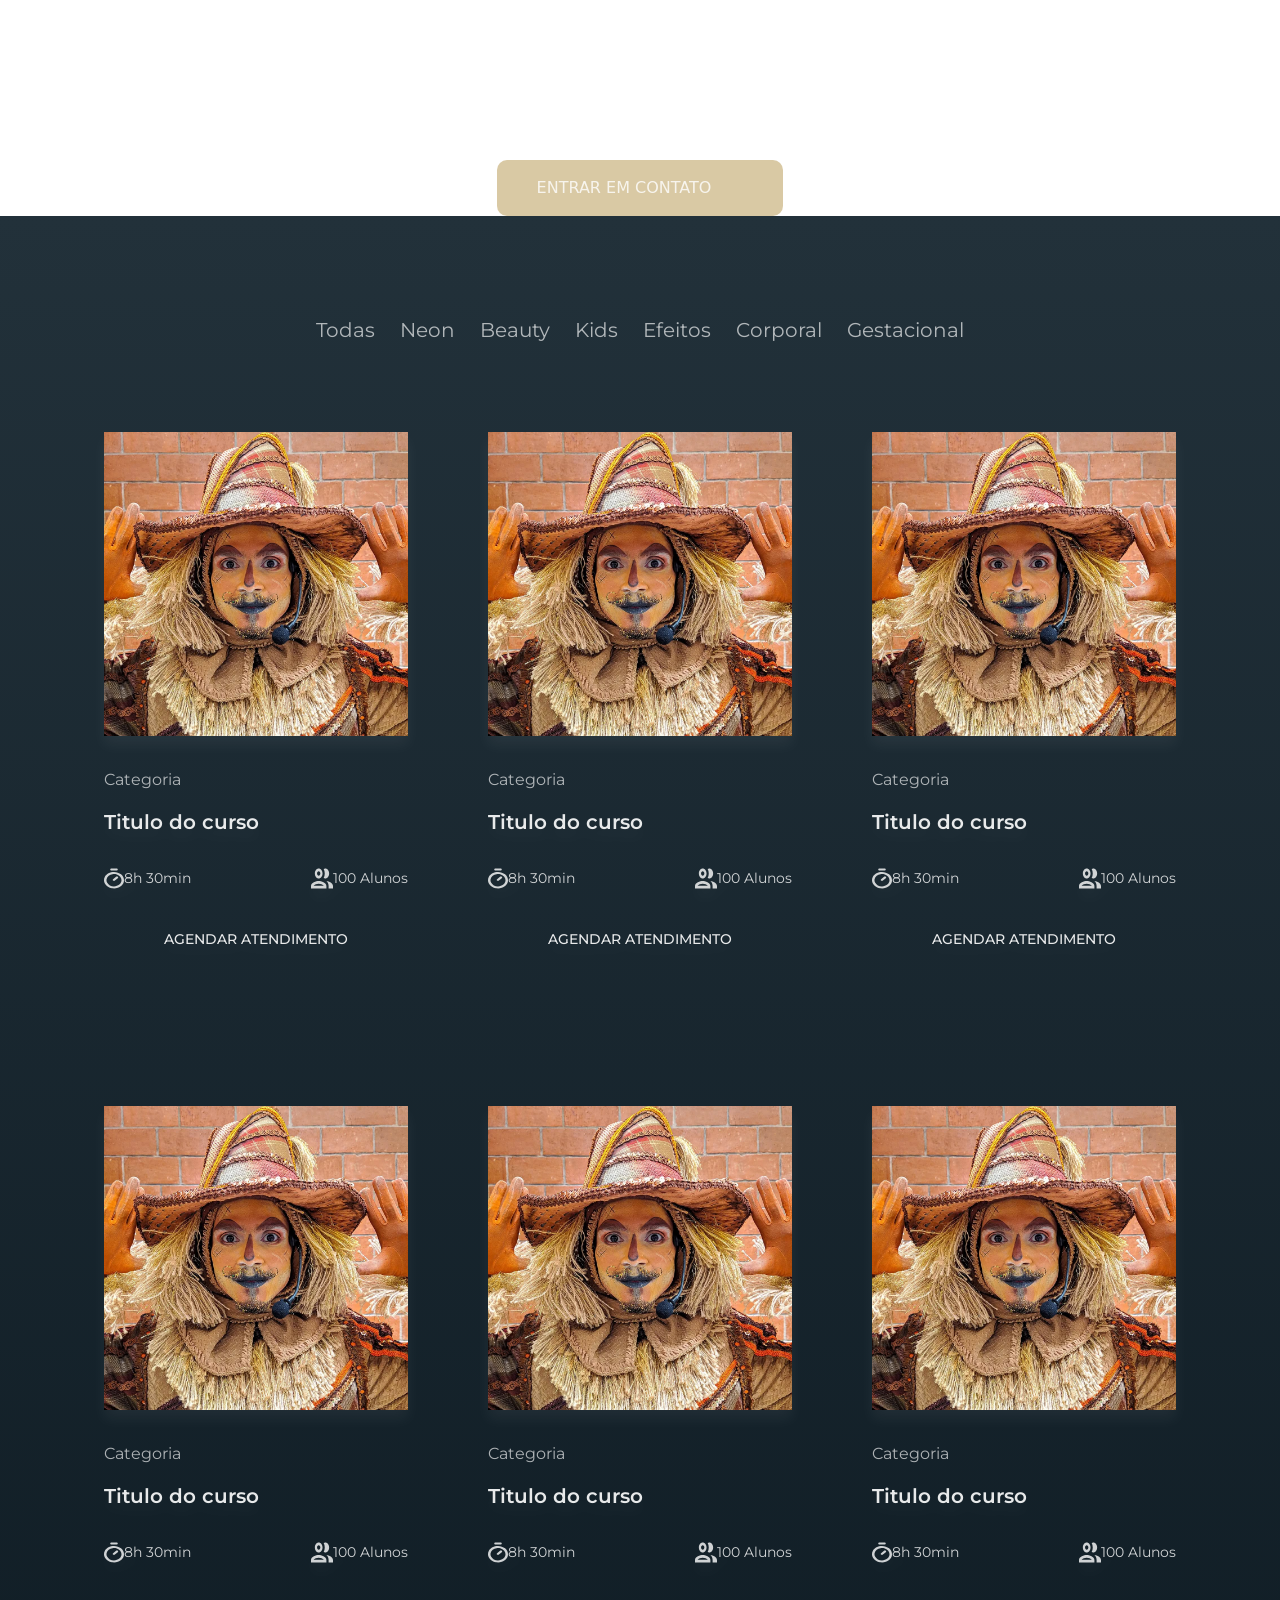
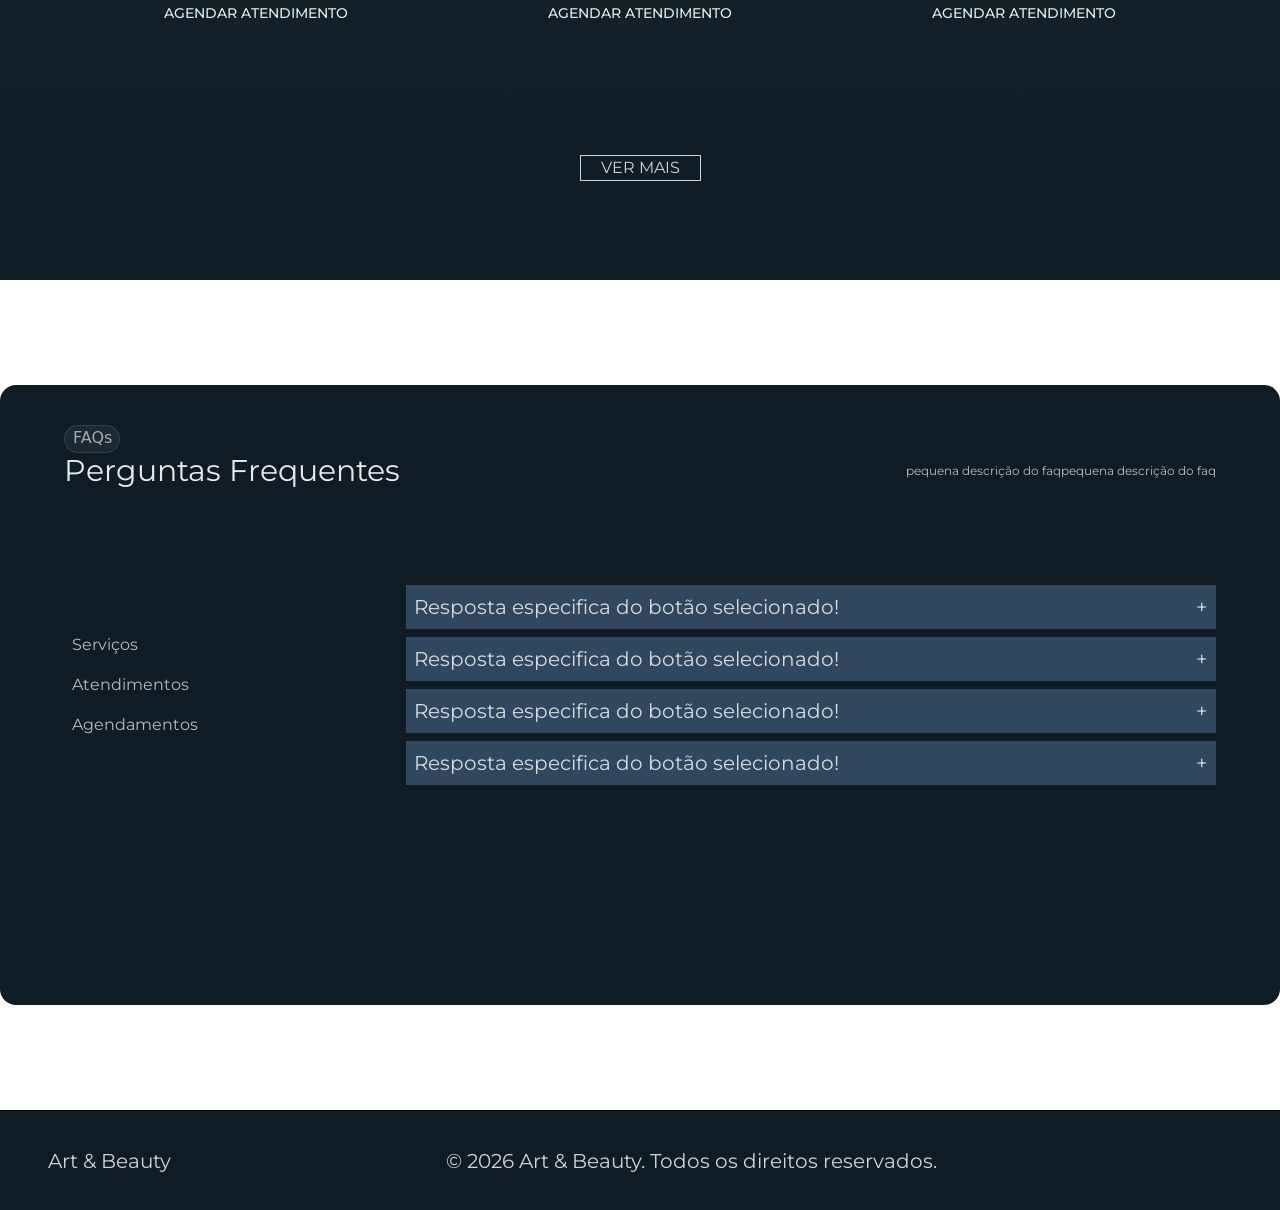
==== flavia-rob-makeups/cursos.html @ e4dd339e "finalizado html e css do resto das paginas" ====
<!DOCTYPE html>
<html lang="en" class="scroll-smooth">
<head> 
     <meta charset="UTF-8">
    <meta name="viewport" content="width=device-width, initial-scale=1.0">
    <title>Cursos</title>
    <link href="https://fonts.googleapis.com/css2?family=Cormorant+Garamond:wght@400;600;700&display=swap" rel="stylesheet">
    <link href="https://fonts.googleapis.com/css2?family=Montserrat:wght@400;500;600;700&display=swap" rel="stylesheet">
    <link rel="stylesheet" href="assets/css/input.css">
    <link rel="stylesheet" href="assets/css/output.css">
</head>

    
<body>
    <!--NavBar-->
    <header class="flex justify-end items-center fixed z-50 p-6 md:p-12 top-0 left-0 right-0 bg-primary/0 transition-all duration-500">
        <nav class="flex">
                <ul class="flex gap-5 font-body text-xl text-white/85 transition cursor-pointer max-md:hidden">
                    <li class="transition hover:text-white"><a href="index.html">Home</a></li>
                    <li class="transition hover:text-white"><a href="sobre.html">Sobre</a></li>
                    <li class="transition hover:text-white"><a href="galeria.html">Galeria</a></li>
                    <li class="transition hover:text-white"><a href="servicos.html">Serviços</a></li>
                    <li class="transition hover:text-white"><a href="cursos.html">Cursos</a></li>
                </ul>
        
            <button id="btn_menu" class="group hidden max-md:block p-3 focus:outline-none z-50">
                <div class="w-8 h-6 flex flex-col justify-between items-center relative">
                    <span class="w-full h-0.5 bg-white/85 rounded-full transition-all duration-300 origin-center group-[.open]:rotate-45 group-[.open]:translate-y-[11px]"></span>
                    
                    <span class="w-full h-0.5 bg-white/85 rounded-full transition-opacity duration-300 group-[.open]:opacity-0"></span>
                    
                    <span class="w-full h-0.5 bg-white/85 rounded-full transition-all duration-300 origin-center group-[.open]:-rotate-45 group-[.open]:-translate-y-[11px]"></span>
                </div>
            </button>
        </nav>

        <aside id="menu_mobile" class="fixed inset-0 translate-x-full bg-primary/95 transition-transform duration-300 z-40 flex flex-col justify-center items-center cursor-pointer">
            <ul class="flex flex-col gap-4 text-white/85 text-3xl text-center">
                <li class="transition hover:text-white"><a href="index.html">Home</a></li>
                <li class="transition hover:text-white"><a href="sobre.html">Sobre</a></li>
                <li class="transition hover:text-white"><a href="galeria.html">Galeria</a></li>
                <li class="transition hover:text-white"><a href="servicos.html">Serviços</a></li>
                <li class="transition hover:text-white"><a href="cursos.html">Cursos</a></li>
            </ul>
        </aside>

    </header>

    <!-- hero -->
    <section class="relative w-full h-[575px] bg-curso bg-center bg-cover flex justify-center items-center">
        <div class="absolute inset-0 bg-black/65"></div>
        <div class="absolute top-50% left-50% w-[600px] h-[400px] rounded-full bg-white/8 blur-[120px] z-0 pointer-events-none"></div>

        <div class="flex flex-col justify-center items-center gap-6 z-10">
            <div class="flex flex-col justify-center items-center gap-4">
                <h1 class="text-8xl text-white/90 text-center font-title font-bold tracking-[4%]">Cursos</h1>
                <p class="w-[910px] text-base text-white/80 text-center font-body ">Transforme a sua paixão em técnica. Aprenda os segredos da pele blindada e do esfumado perfeito num ambiente preparado para a sua evolução.</p>
            </div>
            <a class="flex justify-center items-center gap-4 bg-btn/70 hover:bg-btn/90 hover:scale-105 transition cursor-pointer text-base max-md:text-xs text-white/80 hover:text-white/90 tracking-[1%] py-4 px-10 max-md:px-6 rounded-[10px] min-w-fit h-fit"
                href="https://wa.me/5521991245322"
                target="_blank"
                rel="noopener noreferrer">
                ENTRAR EM CONTATO
                <img src="./assets/images/zap.svg" class="w-4 h-4" alt="">
            </a>
        </div>
    </section>

    <!-- cursos -->
    <section class="flex flex-col justify-center items-center bg-linear-to-b from-secondary to-primary w-full h-fit py-[100px] px-20 gap-y-[100px]">
        <!-- filtros e cards -->
        <div class="flex flex-col justify-center items-center gap-16">
            <!-- filtros -->
            <div>
                <ul class="flex justify-center items-center gap-[25px] font-body text-xl cursor-pointer">
                    <li class="text-xl text-white/65 text-center font-body">Todas</li>
                    <li class="text-xl text-white/65 text-center font-body">Neon</li>
                    <li class="text-xl text-white/65 text-center font-body">Beauty</li>
                    <li class="text-xl text-white/65 text-center font-body">Kids</li>
                    <li class="text-xl text-white/65 text-center font-body">Efeitos</li>
                    <li class="text-xl text-white/65 text-center font-body">Corporal</li>
                    <li class="text-xl text-white/65 text-center font-body">Gestacional</li>
                </ul>
            </div>

            <!-- cards -->
            <div class="grid grid-cols-3 gap-32 w-fit h-fit gap-x-8 gap-y-[100px]">

                <!-- card 1 -->
                <div class="w-full h-[460px] flex flex-col justify-center items-center p-6 gap-8 drop-shadow-xl drop-shadow-white/5">
                    <div class="relative flex-1 min-h-0 w-full">
                        <img class="w-full h-full object-cover object-center" src="./assets/images/espantalho.jpg" alt="imagem do curso">
                        <div class="absolute inset-0 bg-black/35"></div>
                    </div>

                    <!-- titulo -->
                    <div class="flex flex-col justify-center items-start gap-4 w-full">
                        <p class="text-base text-white/65 tracking-[10%] font-body">Categoria</p>
                        <h2 class="text-xl text-white/90 tracking-[10%] font-body font-semibold">Titulo do curso</h2>
                    </div>

                    <!-- icons e botão -->
                    <div class="w-full h-fit flex flex-col gap-8">
                        <!-- icons e texto -->
                        <div class="flex justify-between items-center w-full h-fit">
                            <!-- relogio -->
                            <div class="size-fit flex gap-2.5">
                                <img class="w-5 h-5" src="./assets/images/relogio.svg" alt="">
                                <span class="text-[14px] text-white/80 font-body">8h 30min</span>
                            </div>
                            <!-- alunos -->
                            <div class="size-fit flex gap-2.5">
                                <img class="w-5 h-5" src="./assets/images/pessoa.svg" alt="">
                                <span class="text-[14px] text-white/80 font-body">100 Alunos</span>
                            </div>
                        </div>

                        <!-- botão -->
                        <a class="w-full h-fit bg-tertiary/90 hover:bg-tertiary py-2 rounded-[10px] text-[14px] text-white/90 hover:text-white tracking-[5%] text-center font-body font-medium hover:scale-105 cursor-pointer transition"
                            href="https://wa.me/5521991245322"
                            target="_blank"
                            rel="noopener noreferrer">
                            AGENDAR ATENDIMENTO
                        </a>
                    </div>
                </div>

                <!-- card 2 -->
                <div class="w-full h-[460px] flex flex-col justify-center items-center p-6 gap-8 drop-shadow-xl drop-shadow-white/5">
                    <div class="relative flex-1 min-h-0 w-full">
                        <img class="w-full h-full object-cover object-center" src="./assets/images/espantalho.jpg" alt="imagem do curso">
                        <div class="absolute inset-0 bg-black/35"></div>
                    </div>

                    <!-- titulo -->
                    <div class="flex flex-col justify-center items-start gap-4 w-full">
                        <p class="text-base text-white/65 tracking-[10%] font-body">Categoria</p>
                        <h2 class="text-xl text-white/90 tracking-[10%] font-body font-semibold">Titulo do curso</h2>
                    </div>

                    <!-- icons e botão -->
                    <div class="w-full h-fit flex flex-col gap-8">
                        <!-- icons e texto -->
                        <div class="flex justify-between items-center w-full h-fit">
                            <!-- relogio -->
                            <div class="size-fit flex gap-2.5">
                                <img class="w-5 h-5" src="./assets/images/relogio.svg" alt="">
                                <span class="text-[14px] text-white/80 font-body">8h 30min</span>
                            </div>
                            <!-- alunos -->
                            <div class="size-fit flex gap-2.5">
                                <img class="w-5 h-5" src="./assets/images/pessoa.svg" alt="">
                                <span class="text-[14px] text-white/80 font-body">100 Alunos</span>
                            </div>
                        </div>

                        <!-- botão -->
                        <a class="w-full h-fit bg-tertiary/90 hover:bg-tertiary py-2 rounded-[10px] text-[14px] text-white/90 hover:text-white tracking-[5%] text-center font-body font-medium hover:scale-105 cursor-pointer transition"
                            href="https://wa.me/5521991245322"
                            target="_blank"
                            rel="noopener noreferrer">
                            AGENDAR ATENDIMENTO
                        </a>
                    </div>
                </div>

                <!-- card 3 -->
                <div class="w-full h-[460px] flex flex-col justify-center items-center p-6 gap-8 drop-shadow-xl drop-shadow-white/5">
                    <div class="relative flex-1 min-h-0 w-full">
                        <img class="w-full h-full object-cover object-center" src="./assets/images/espantalho.jpg" alt="imagem do curso">
                        <div class="absolute inset-0 bg-black/35"></div>
                    </div>

                    <!-- titulo -->
                    <div class="flex flex-col justify-center items-start gap-4 w-full">
                        <p class="text-base text-white/65 tracking-[10%] font-body">Categoria</p>
                        <h2 class="text-xl text-white/90 tracking-[10%] font-body font-semibold">Titulo do curso</h2>
                    </div>

                    <!-- icons e botão -->
                    <div class="w-full h-fit flex flex-col gap-8">
                        <!-- icons e texto -->
                        <div class="flex justify-between items-center w-full h-fit">
                            <!-- relogio -->
                            <div class="size-fit flex gap-2.5">
                                <img class="w-5 h-5" src="./assets/images/relogio.svg" alt="">
                                <span class="text-[14px] text-white/80 font-body">8h 30min</span>
                            </div>
                            <!-- alunos -->
                            <div class="size-fit flex gap-2.5">
                                <img class="w-5 h-5" src="./assets/images/pessoa.svg" alt="">
                                <span class="text-[14px] text-white/80 font-body">100 Alunos</span>
                            </div>
                        </div>

                        <!-- botão -->
                        <a class="w-full h-fit bg-tertiary/90 hover:bg-tertiary py-2 rounded-[10px] text-[14px] text-white/90 hover:text-white tracking-[5%] text-center font-body font-medium hover:scale-105 cursor-pointer transition"
                            href="https://wa.me/5521991245322"
                            target="_blank"
                            rel="noopener noreferrer">
                            AGENDAR ATENDIMENTO
                        </a>
                    </div>
                </div>

                <!-- card 4 -->
                <div class="w-full h-[460px] flex flex-col justify-center items-center p-6 gap-8 drop-shadow-xl drop-shadow-white/5">
                    <div class="relative flex-1 min-h-0 w-full">
                        <img class="w-full h-full object-cover object-center" src="./assets/images/espantalho.jpg" alt="imagem do curso">
                        <div class="absolute inset-0 bg-black/35"></div>
                    </div>

                    <!-- titulo -->
                    <div class="flex flex-col justify-center items-start gap-4 w-full">
                        <p class="text-base text-white/65 tracking-[10%] font-body">Categoria</p>
                        <h2 class="text-xl text-white/90 tracking-[10%] font-body font-semibold">Titulo do curso</h2>
                    </div>

                    <!-- icons e botão -->
                    <div class="w-full h-fit flex flex-col gap-8">
                        <!-- icons e texto -->
                        <div class="flex justify-between items-center w-full h-fit">
                            <!-- relogio -->
                            <div class="size-fit flex gap-2.5">
                                <img class="w-5 h-5" src="./assets/images/relogio.svg" alt="">
                                <span class="text-[14px] text-white/80 font-body">8h 30min</span>
                            </div>
                            <!-- alunos -->
                            <div class="size-fit flex gap-2.5">
                                <img class="w-5 h-5" src="./assets/images/pessoa.svg" alt="">
                                <span class="text-[14px] text-white/80 font-body">100 Alunos</span>
                            </div>
                        </div>

                        <!-- botão -->
                        <a class="w-full h-fit bg-tertiary/90 hover:bg-tertiary py-2 rounded-[10px] text-[14px] text-white/90 hover:text-white tracking-[5%] text-center font-body font-medium hover:scale-105 cursor-pointer transition"
                            href="https://wa.me/5521991245322"
                            target="_blank"
                            rel="noopener noreferrer">
                            AGENDAR ATENDIMENTO
                        </a>
                    </div>
                </div>

                <!-- card 5 -->
                <div class="w-full h-[460px] flex flex-col justify-center items-center p-6 gap-8 drop-shadow-xl drop-shadow-white/5">
                    <div class="relative flex-1 min-h-0 w-full">
                        <img class="w-full h-full object-cover object-center" src="./assets/images/espantalho.jpg" alt="imagem do curso">
                        <div class="absolute inset-0 bg-black/35"></div>
                    </div>

                    <!-- titulo -->
                    <div class="flex flex-col justify-center items-start gap-4 w-full">
                        <p class="text-base text-white/65 tracking-[10%] font-body">Categoria</p>
                        <h2 class="text-xl text-white/90 tracking-[10%] font-body font-semibold">Titulo do curso</h2>
                    </div>

                    <!-- icons e botão -->
                    <div class="w-full h-fit flex flex-col gap-8">
                        <!-- icons e texto -->
                        <div class="flex justify-between items-center w-full h-fit">
                            <!-- relogio -->
                            <div class="size-fit flex gap-2.5">
                                <img class="w-5 h-5" src="./assets/images/relogio.svg" alt="">
                                <span class="text-[14px] text-white/80 font-body">8h 30min</span>
                            </div>
                            <!-- alunos -->
                            <div class="size-fit flex gap-2.5">
                                <img class="w-5 h-5" src="./assets/images/pessoa.svg" alt="">
                                <span class="text-[14px] text-white/80 font-body">100 Alunos</span>
                            </div>
                        </div>

                        <!-- botão -->
                        <a class="w-full h-fit bg-tertiary/90 hover:bg-tertiary py-2 rounded-[10px] text-[14px] text-white/90 hover:text-white tracking-[5%] text-center font-body font-medium hover:scale-105 cursor-pointer transition"
                            href="https://wa.me/5521991245322"
                            target="_blank"
                            rel="noopener noreferrer">
                            AGENDAR ATENDIMENTO
                        </a>
                    </div>
                </div>

                <!-- card 6 -->
                <div class="w-full h-[460px] flex flex-col justify-center items-center p-6 gap-8 drop-shadow-xl drop-shadow-white/5">
                    <div class="relative flex-1 min-h-0 w-full">
                        <img class="w-full h-full object-cover object-center" src="./assets/images/espantalho.jpg" alt="imagem do curso">
                        <div class="absolute inset-0 bg-black/35"></div>
                    </div>

                    <!-- titulo -->
                    <div class="flex flex-col justify-center items-start gap-4 w-full">
                        <p class="text-base text-white/65 tracking-[10%] font-body">Categoria</p>
                        <h2 class="text-xl text-white/90 tracking-[10%] font-body font-semibold">Titulo do curso</h2>
                    </div>

                    <!-- icons e botão -->
                    <div class="w-full h-fit flex flex-col gap-8">
                        <!-- icons e texto -->
                        <div class="flex justify-between items-center w-full h-fit">
                            <!-- relogio -->
                            <div class="size-fit flex gap-2.5">
                                <img class="w-5 h-5" src="./assets/images/relogio.svg" alt="">
                                <span class="text-[14px] text-white/80 font-body">8h 30min</span>
                            </div>
                            <!-- alunos -->
                            <div class="size-fit flex gap-2.5">
                                <img class="w-5 h-5" src="./assets/images/pessoa.svg" alt="">
                                <span class="text-[14px] text-white/80 font-body">100 Alunos</span>
                            </div>
                        </div>

                        <!-- botão -->
                        <a class="w-full h-fit bg-tertiary/90 hover:bg-tertiary py-2 rounded-[10px] text-[14px] text-white/90 hover:text-white tracking-[5%] text-center font-body font-medium hover:scale-105 cursor-pointer transition"
                            href="https://wa.me/5521991245322"
                            target="_blank"
                            rel="noopener noreferrer">
                            AGENDAR ATENDIMENTO
                        </a>
                    </div>
                </div>

            </div>
        </div>

        <!-- ver mais -->
        <div class="w-full h-fit flex justify-center items-center">
            <button class="w-36 h-fit py-3 px-5 text-base text-white/80 text-center font-body outline-1 outline-white/80 hover:text-white hover:outline-white hover:scale-105 cursor-pointer transition">VER MAIS</button>
        </div>

    </section>

    <!--Faqs-->
   <section class="bg-maquiagem w-full h-[830px] bg-start bg-cover flex justify-center items-center overflow-hidden">

        <div class="flex flex-col gap-24 bg-primary w-[1312px] h-[620px] rounded-2xl px-16 py-10">
                <div class="flex flex-col w-full h-fit">
                    <p class="bg-secondary/70 px-2 rounded-full text-body text-white/60 border border-white/10 tracking-[6%] w-14 h-7">FAQs</p>
                    <div class="flex justify-between items-center w-full">
                        <p class="font-body text-white/90 text-3xl tracking-[9%]">Perguntas Frequentes</p>
                        <p class="font-body text-white/70 text-xs tracking-[9%]">pequena descrição do faqpequena descrição do faq</p>
                    </div>
                </div>

                <div class="flex justify-center items-center gap-[200px] w-full h-fit">
                    <ul class="font-body text-white/70 text-base h-fit gap-6">
                        <li class="transition hover:text-white/90 w-fit px-2 tracking-[9%] cursor-pointer p-2">Serviços</p>
                        <li class="transition hover:text-white/90 w-fit px-2 tracking-[9%] cursor-pointer p-2">Atendimentos</p>
                        <li class="transition hover:text-white/90 w-fit px-2 tracking-[9%] cursor-pointer p-2">Agendamentos</p>
                    </ul>

                    <ul class="flex flex-col font-body text-white/80 text-xl w-full h-full gap-2 tracking-[10%]">
                        <li class="flex justify-between p-2 bg-tertiary/70 transition cursor-pointer">Resposta especifica do botão selecionado! <span>+</span></li>
                        <li class="flex justify-between p-2 bg-tertiary/70 transition cursor-pointer">Resposta especifica do botão selecionado! <span>+</span></li>
                        <li class="flex justify-between p-2 bg-tertiary/70 transition cursor-pointer">Resposta especifica do botão selecionado! <span>+</span></li>
                        <li class="flex justify-between p-2 bg-tertiary/70 transition cursor-pointer">Resposta especifica do botão selecionado! <span>+</span></li>
                    </ul>
                </div>
        </div>

   </section>

    <footer class="flex justify-between items-center bg-primary border-t border-solid border-btn/5 w-full h-[100px] px-12">
        <a href="#hero" class="font-body text-white/80 text-xl max-md:text-base max-sm:text-xs text-center tracking-[3%] cursor-pointer max-sm:hidden">Art & Beauty</a>
        <p class="font-body text-white/80 text-xl max-md:text-base max-sm:text-xs text-center tracking-[3%]">© 2026 Art & Beauty. Todos os direitos reservados.</p>

        <div class="flex gap-5 max-md:hidden">
            <a href="https://www.instagram.com/flaviarobmakeups/" target="_blank" rel="noopener noreferrer">
                <img src="./assets/images/insta.svg" class="cursor-pointer" alt="">
            </a>
            <a href="https://wa.me/5521991245322" target="_blank" rel="noopener noreferrer">
                <img src="./assets/images/zap.svg" class="cursor-pointer" alt="">
            </a>
        </div>
    </footer>

</body>
</html>
---- flavia-rob-makeups/assets/css/input.css ----
@import "tailwindcss";

@theme {

    /*breakpoints*/
    --breakpoint-*: initial;
    --breakpoint-md: 40rem;
    --breakpoint-sm: 30rem;

    /*Cores*/
    --color-primary: rgb(15 28 36);
    --color-secondary: rgb(34 49 58);
    --color-tertiary: rgb(65 90 119);
    --color-btn: rgb(201 179 126);
    
    /*Fontes*/
    --font-title: "Cormorant Garamond", serif;
    --font-body: "Montserrat", sans-serif;

    /*Radius*/
    --rounded-default: 10px;

    /*Images*/
    --background-image-flavia: url("../images/flavia.png");
    --background-image-curso: url("../images/curso.jpg");
    --background-image-galeria: url("../images/galeria.jpg");
    --background-image-maquiagem: url("../images/Maquiagem.jpg");
    --background-image-circo: url("../images/Circo.jpg");
    --background-image-garoto: url("../images/garoto.jpg");
    --background-image-mqm: url("../images/MQM.jpg");
}

@source "../../*.html";
@source "../js/**/*.js";
---- flavia-rob-makeups/assets/css/output.css ----
/*! tailwindcss v4.2.1 | MIT License | https://tailwindcss.com */
@layer properties;
@layer theme, base, components, utilities;
@layer theme {
  :root, :host {
    --font-sans: ui-sans-serif, system-ui, sans-serif, 'Apple Color Emoji', 'Segoe UI Emoji', 'Segoe UI Symbol',
    'Noto Color Emoji';
    --font-mono: ui-monospace, SFMono-Regular, Menlo, Monaco, Consolas, 'Liberation Mono', 'Courier New',
    monospace;
    --color-black: #000;
    --color-white: #fff;
    --spacing: 0.25rem;
    --text-xs: 0.75rem;
    --text-xs--line-height: calc(1 / 0.75);
    --text-sm: 0.875rem;
    --text-sm--line-height: calc(1.25 / 0.875);
    --text-base: 1rem;
    --text-base--line-height: calc(1.5 / 1);
    --text-xl: 1.25rem;
    --text-xl--line-height: calc(1.75 / 1.25);
    --text-2xl: 1.5rem;
    --text-2xl--line-height: calc(2 / 1.5);
    --text-3xl: 1.875rem;
    --text-3xl--line-height: calc(2.25 / 1.875);
    --text-4xl: 2.25rem;
    --text-4xl--line-height: calc(2.5 / 2.25);
    --text-5xl: 3rem;
    --text-5xl--line-height: 1;
    --text-6xl: 3.75rem;
    --text-6xl--line-height: 1;
    --text-8xl: 6rem;
    --text-8xl--line-height: 1;
    --text-9xl: 8rem;
    --text-9xl--line-height: 1;
    --font-weight-light: 300;
    --font-weight-medium: 500;
    --font-weight-semibold: 600;
    --font-weight-bold: 700;
    --tracking-normal: 0em;
    --radius-2xl: 1rem;
    --drop-shadow-xl: 0 9px 7px rgb(0 0 0 / 0.1);
    --drop-shadow-2xl: 0 25px 25px rgb(0 0 0 / 0.15);
    --blur-sm: 8px;
    --default-transition-duration: 150ms;
    --default-transition-timing-function: cubic-bezier(0.4, 0, 0.2, 1);
    --default-font-family: var(--font-sans);
    --default-mono-font-family: var(--font-mono);
    --color-primary: rgb(15 28 36);
    --color-secondary: rgb(34 49 58);
    --color-tertiary: rgb(65 90 119);
    --color-btn: rgb(201 179 126);
    --font-title: "Cormorant Garamond", serif;
    --font-body: "Montserrat", sans-serif;
    --background-image-maquiagem: url("../images/Maquiagem.jpg");
    --background-image-circo: url("../images/Circo.jpg");
    --background-image-flavia: url("../images/flavia.png");
    --background-image-mqm: url("../images/MQM.jpg");
  }
}
@layer base {
  *, ::after, ::before, ::backdrop, ::file-selector-button {
    box-sizing: border-box;
    margin: 0;
    padding: 0;
    border: 0 solid;
  }
  html, :host {
    line-height: 1.5;
    -webkit-text-size-adjust: 100%;
    tab-size: 4;
    font-family: var(--default-font-family, ui-sans-serif, system-ui, sans-serif, 'Apple Color Emoji', 'Segoe UI Emoji', 'Segoe UI Symbol', 'Noto Color Emoji');
    font-feature-settings: var(--default-font-feature-settings, normal);
    font-variation-settings: var(--default-font-variation-settings, normal);
    -webkit-tap-highlight-color: transparent;
  }
  hr {
    height: 0;
    color: inherit;
    border-top-width: 1px;
  }
  abbr:where([title]) {
    -webkit-text-decoration: underline dotted;
    text-decoration: underline dotted;
  }
  h1, h2, h3, h4, h5, h6 {
    font-size: inherit;
    font-weight: inherit;
  }
  a {
    color: inherit;
    -webkit-text-decoration: inherit;
    text-decoration: inherit;
  }
  b, strong {
    font-weight: bolder;
  }
  code, kbd, samp, pre {
    font-family: var(--default-mono-font-family, ui-monospace, SFMono-Regular, Menlo, Monaco, Consolas, 'Liberation Mono', 'Courier New', monospace);
    font-feature-settings: var(--default-mono-font-feature-settings, normal);
    font-variation-settings: var(--default-mono-font-variation-settings, normal);
    font-size: 1em;
  }
  small {
    font-size: 80%;
  }
  sub, sup {
    font-size: 75%;
    line-height: 0;
    position: relative;
    vertical-align: baseline;
  }
  sub {
    bottom: -0.25em;
  }
  sup {
    top: -0.5em;
  }
  table {
    text-indent: 0;
    border-color: inherit;
    border-collapse: collapse;
  }
  :-moz-focusring {
    outline: auto;
  }
  progress {
    vertical-align: baseline;
  }
  summary {
    display: list-item;
  }
  ol, ul, menu {
    list-style: none;
  }
  img, svg, video, canvas, audio, iframe, embed, object {
    display: block;
    vertical-align: middle;
  }
  img, video {
    max-width: 100%;
    height: auto;
  }
  button, input, select, optgroup, textarea, ::file-selector-button {
    font: inherit;
    font-feature-settings: inherit;
    font-variation-settings: inherit;
    letter-spacing: inherit;
    color: inherit;
    border-radius: 0;
    background-color: transparent;
    opacity: 1;
  }
  :where(select:is([multiple], [size])) optgroup {
    font-weight: bolder;
  }
  :where(select:is([multiple], [size])) optgroup option {
    padding-inline-start: 20px;
  }
  ::file-selector-button {
    margin-inline-end: 4px;
  }
  ::placeholder {
    opacity: 1;
  }
  @supports (not (-webkit-appearance: -apple-pay-button))  or (contain-intrinsic-size: 1px) {
    ::placeholder {
      color: currentcolor;
      @supports (color: color-mix(in lab, red, red)) {
        color: color-mix(in oklab, currentcolor 50%, transparent);
      }
    }
  }
  textarea {
    resize: vertical;
  }
  ::-webkit-search-decoration {
    -webkit-appearance: none;
  }
  ::-webkit-date-and-time-value {
    min-height: 1lh;
    text-align: inherit;
  }
  ::-webkit-datetime-edit {
    display: inline-flex;
  }
  ::-webkit-datetime-edit-fields-wrapper {
    padding: 0;
  }
  ::-webkit-datetime-edit, ::-webkit-datetime-edit-year-field, ::-webkit-datetime-edit-month-field, ::-webkit-datetime-edit-day-field, ::-webkit-datetime-edit-hour-field, ::-webkit-datetime-edit-minute-field, ::-webkit-datetime-edit-second-field, ::-webkit-datetime-edit-millisecond-field, ::-webkit-datetime-edit-meridiem-field {
    padding-block: 0;
  }
  ::-webkit-calendar-picker-indicator {
    line-height: 1;
  }
  :-moz-ui-invalid {
    box-shadow: none;
  }
  button, input:where([type='button'], [type='reset'], [type='submit']), ::file-selector-button {
    appearance: button;
  }
  ::-webkit-inner-spin-button, ::-webkit-outer-spin-button {
    height: auto;
  }
  [hidden]:where(:not([hidden='until-found'])) {
    display: none !important;
  }
}
@layer utilities {
  .pointer-events-none {
    pointer-events: none;
  }
  .absolute {
    position: absolute;
  }
  .fixed {
    position: fixed;
  }
  .relative {
    position: relative;
  }
  .inset-0 {
    inset: calc(var(--spacing) * 0);
  }
  .-top-3 {
    top: calc(var(--spacing) * -3);
  }
  .top-0 {
    top: calc(var(--spacing) * 0);
  }
  .top-1\/2 {
    top: calc(1 / 2 * 100%);
  }
  .top-2 {
    top: calc(var(--spacing) * 2);
  }
  .top-20 {
    top: calc(var(--spacing) * 20);
  }
  .-right-3 {
    right: calc(var(--spacing) * -3);
  }
  .right-0 {
    right: calc(var(--spacing) * 0);
  }
  .right-10 {
    right: calc(var(--spacing) * 10);
  }
  .-bottom-3 {
    bottom: calc(var(--spacing) * -3);
  }
  .bottom-9 {
    bottom: calc(var(--spacing) * 9);
  }
  .-left-3 {
    left: calc(var(--spacing) * -3);
  }
  .left-0 {
    left: calc(var(--spacing) * 0);
  }
  .left-1\/2 {
    left: calc(1 / 2 * 100%);
  }
  .left-8 {
    left: calc(var(--spacing) * 8);
  }
  .left-12 {
    left: calc(var(--spacing) * 12);
  }
  .z-0 {
    z-index: 0;
  }
  .z-10 {
    z-index: 10;
  }
  .z-20 {
    z-index: 20;
  }
  .z-40 {
    z-index: 40;
  }
  .z-50 {
    z-index: 50;
  }
  .col-span-2 {
    grid-column: span 2 / span 2;
  }
  .row-span-2 {
    grid-row: span 2 / span 2;
  }
  .mx-auto {
    margin-inline: auto;
  }
  .mt-\[100px\] {
    margin-top: 100px;
  }
  .flex {
    display: flex;
  }
  .grid {
    display: grid;
  }
  .hidden {
    display: none;
  }
  .aspect-square {
    aspect-ratio: 1 / 1;
  }
  .size-fit {
    width: fit-content;
    height: fit-content;
  }
  .h-0\.5 {
    height: calc(var(--spacing) * 0.5);
  }
  .h-1\/4 {
    height: calc(1 / 4 * 100%);
  }
  .h-4 {
    height: calc(var(--spacing) * 4);
  }
  .h-6 {
    height: calc(var(--spacing) * 6);
  }
  .h-7 {
    height: calc(var(--spacing) * 7);
  }
  .h-10 {
    height: calc(var(--spacing) * 10);
  }
  .h-16 {
    height: calc(var(--spacing) * 16);
  }
  .h-\[68px\] {
    height: 68px;
  }
  .h-\[100px\] {
    height: 100px;
  }
  .h-\[150px\] {
    height: 150px;
  }
  .h-\[210px\] {
    height: 210px;
  }
  .h-\[244px\] {
    height: 244px;
  }
  .h-\[271px\] {
    height: 271px;
  }
  .h-\[315px\] {
    height: 315px;
  }
  .h-\[331px\] {
    height: 331px;
  }
  .h-\[383px\] {
    height: 383px;
  }
  .h-\[400px\] {
    height: 400px;
  }
  .h-\[410px\] {
    height: 410px;
  }
  .h-\[425px\] {
    height: 425px;
  }
  .h-\[500px\] {
    height: 500px;
  }
  .h-\[620px\] {
    height: 620px;
  }
  .h-\[800px\] {
    height: 800px;
  }
  .h-\[830px\] {
    height: 830px;
  }
  .h-\[1150px\] {
    height: 1150px;
  }
  .h-fit {
    height: fit-content;
  }
  .h-full {
    height: 100%;
  }
  .h-px {
    height: 1px;
  }
  .max-h-\[315px\] {
    max-height: 315px;
  }
  .max-h-\[670px\] {
    max-height: 670px;
  }
  .max-h-\[870px\] {
    max-height: 870px;
  }
  .max-h-\[1084px\] {
    max-height: 1084px;
  }
  .min-h-0 {
    min-height: calc(var(--spacing) * 0);
  }
  .min-h-\[776px\] {
    min-height: 776px;
  }
  .min-h-\[1180px\] {
    min-height: 1180px;
  }
  .min-h-screen {
    min-height: 100vh;
  }
  .w-4 {
    width: calc(var(--spacing) * 4);
  }
  .w-8 {
    width: calc(var(--spacing) * 8);
  }
  .w-10 {
    width: calc(var(--spacing) * 10);
  }
  .w-14 {
    width: calc(var(--spacing) * 14);
  }
  .w-\[110px\] {
    width: 110px;
  }
  .w-\[274px\] {
    width: 274px;
  }
  .w-\[400px\] {
    width: 400px;
  }
  .w-\[600px\] {
    width: 600px;
  }
  .w-\[1192px\] {
    width: 1192px;
  }
  .w-\[1312px\] {
    width: 1312px;
  }
  .w-fit {
    width: fit-content;
  }
  .w-full {
    width: 100%;
  }
  .min-w-fit {
    min-width: fit-content;
  }
  .flex-1 {
    flex: 1;
  }
  .origin-center {
    transform-origin: center;
  }
  .-translate-x-1\/2 {
    --tw-translate-x: calc(calc(1 / 2 * 100%) * -1);
    translate: var(--tw-translate-x) var(--tw-translate-y);
  }
  .translate-x-0 {
    --tw-translate-x: calc(var(--spacing) * 0);
    translate: var(--tw-translate-x) var(--tw-translate-y);
  }
  .translate-x-full {
    --tw-translate-x: 100%;
    translate: var(--tw-translate-x) var(--tw-translate-y);
  }
  .-translate-y-1\/2 {
    --tw-translate-y: calc(calc(1 / 2 * 100%) * -1);
    translate: var(--tw-translate-x) var(--tw-translate-y);
  }
  .transform {
    transform: var(--tw-rotate-x,) var(--tw-rotate-y,) var(--tw-rotate-z,) var(--tw-skew-x,) var(--tw-skew-y,);
  }
  .cursor-pointer {
    cursor: pointer;
  }
  .auto-rows-\[150px\] {
    grid-auto-rows: 150px;
  }
  .grid-cols-3 {
    grid-template-columns: repeat(3, minmax(0, 1fr));
  }
  .grid-cols-4 {
    grid-template-columns: repeat(4, minmax(0, 1fr));
  }
  .grid-cols-7 {
    grid-template-columns: repeat(7, minmax(0, 1fr));
  }
  .flex-col {
    flex-direction: column;
  }
  .items-center {
    align-items: center;
  }
  .items-end {
    align-items: flex-end;
  }
  .items-start {
    align-items: flex-start;
  }
  .justify-between {
    justify-content: space-between;
  }
  .justify-center {
    justify-content: center;
  }
  .justify-end {
    justify-content: flex-end;
  }
  .justify-start {
    justify-content: flex-start;
  }
  .gap-2 {
    gap: calc(var(--spacing) * 2);
  }
  .gap-3 {
    gap: calc(var(--spacing) * 3);
  }
  .gap-4 {
    gap: calc(var(--spacing) * 4);
  }
  .gap-5 {
    gap: calc(var(--spacing) * 5);
  }
  .gap-6 {
    gap: calc(var(--spacing) * 6);
  }
  .gap-8 {
    gap: calc(var(--spacing) * 8);
  }
  .gap-10 {
    gap: calc(var(--spacing) * 10);
  }
  .gap-12 {
    gap: calc(var(--spacing) * 12);
  }
  .gap-16 {
    gap: calc(var(--spacing) * 16);
  }
  .gap-20 {
    gap: calc(var(--spacing) * 20);
  }
  .gap-24 {
    gap: calc(var(--spacing) * 24);
  }
  .gap-\[25px\] {
    gap: 25px;
  }
  .gap-\[34px\] {
    gap: 34px;
  }
  .gap-\[68px\] {
    gap: 68px;
  }
  .gap-\[200px\] {
    gap: 200px;
  }
  .gap-x-4 {
    column-gap: calc(var(--spacing) * 4);
  }
  .gap-x-8 {
    column-gap: calc(var(--spacing) * 8);
  }
  .gap-x-18 {
    column-gap: calc(var(--spacing) * 18);
  }
  .gap-x-20 {
    column-gap: calc(var(--spacing) * 20);
  }
  .-space-x-3 {
    :where(& > :not(:last-child)) {
      --tw-space-x-reverse: 0;
      margin-inline-start: calc(calc(var(--spacing) * -3) * var(--tw-space-x-reverse));
      margin-inline-end: calc(calc(var(--spacing) * -3) * calc(1 - var(--tw-space-x-reverse)));
    }
  }
  .gap-y-3 {
    row-gap: calc(var(--spacing) * 3);
  }
  .gap-y-4 {
    row-gap: calc(var(--spacing) * 4);
  }
  .gap-y-6 {
    row-gap: calc(var(--spacing) * 6);
  }
  .gap-y-\[100px\] {
    row-gap: 100px;
  }
  .overflow-hidden {
    overflow: hidden;
  }
  .scroll-smooth {
    scroll-behavior: smooth;
  }
  .rounded-2xl {
    border-radius: var(--radius-2xl);
  }
  .rounded-\[10px\] {
    border-radius: 10px;
  }
  .rounded-\[20px\] {
    border-radius: 20px;
  }
  .rounded-full {
    border-radius: calc(infinity * 1px);
  }
  .border {
    border-style: var(--tw-border-style);
    border-width: 1px;
  }
  .border-t {
    border-top-style: var(--tw-border-style);
    border-top-width: 1px;
  }
  .border-solid {
    --tw-border-style: solid;
    border-style: solid;
  }
  .border-btn\/40 {
    border-color: color-mix(in srgb, rgb(201 179 126) 40%, transparent);
    @supports (color: color-mix(in lab, red, red)) {
      border-color: color-mix(in oklab, var(--color-btn) 40%, transparent);
    }
  }
  .border-white\/10 {
    border-color: color-mix(in srgb, #fff 10%, transparent);
    @supports (color: color-mix(in lab, red, red)) {
      border-color: color-mix(in oklab, var(--color-white) 10%, transparent);
    }
  }
  .border-white\/40 {
    border-color: color-mix(in srgb, #fff 40%, transparent);
    @supports (color: color-mix(in lab, red, red)) {
      border-color: color-mix(in oklab, var(--color-white) 40%, transparent);
    }
  }
  .border-white\/65 {
    border-color: color-mix(in srgb, #fff 65%, transparent);
    @supports (color: color-mix(in lab, red, red)) {
      border-color: color-mix(in oklab, var(--color-white) 65%, transparent);
    }
  }
  .bg-black\/10 {
    background-color: color-mix(in srgb, #000 10%, transparent);
    @supports (color: color-mix(in lab, red, red)) {
      background-color: color-mix(in oklab, var(--color-black) 10%, transparent);
    }
  }
  .bg-black\/30 {
    background-color: color-mix(in srgb, #000 30%, transparent);
    @supports (color: color-mix(in lab, red, red)) {
      background-color: color-mix(in oklab, var(--color-black) 30%, transparent);
    }
  }
  .bg-black\/50 {
    background-color: color-mix(in srgb, #000 50%, transparent);
    @supports (color: color-mix(in lab, red, red)) {
      background-color: color-mix(in oklab, var(--color-black) 50%, transparent);
    }
  }
  .bg-btn\/10 {
    background-color: color-mix(in srgb, rgb(201 179 126) 10%, transparent);
    @supports (color: color-mix(in lab, red, red)) {
      background-color: color-mix(in oklab, var(--color-btn) 10%, transparent);
    }
  }
  .bg-btn\/40 {
    background-color: color-mix(in srgb, rgb(201 179 126) 40%, transparent);
    @supports (color: color-mix(in lab, red, red)) {
      background-color: color-mix(in oklab, var(--color-btn) 40%, transparent);
    }
  }
  .bg-btn\/50 {
    background-color: color-mix(in srgb, rgb(201 179 126) 50%, transparent);
    @supports (color: color-mix(in lab, red, red)) {
      background-color: color-mix(in oklab, var(--color-btn) 50%, transparent);
    }
  }
  .bg-btn\/70 {
    background-color: color-mix(in srgb, rgb(201 179 126) 70%, transparent);
    @supports (color: color-mix(in lab, red, red)) {
      background-color: color-mix(in oklab, var(--color-btn) 70%, transparent);
    }
  }
  .bg-btn\/80 {
    background-color: color-mix(in srgb, rgb(201 179 126) 80%, transparent);
    @supports (color: color-mix(in lab, red, red)) {
      background-color: color-mix(in oklab, var(--color-btn) 80%, transparent);
    }
  }
  .bg-primary {
    background-color: var(--color-primary);
  }
  .bg-primary\/0 {
    background-color: color-mix(in srgb, rgb(15 28 36) 0%, transparent);
    @supports (color: color-mix(in lab, red, red)) {
      background-color: color-mix(in oklab, var(--color-primary) 0%, transparent);
    }
  }
  .bg-primary\/55 {
    background-color: color-mix(in srgb, rgb(15 28 36) 55%, transparent);
    @supports (color: color-mix(in lab, red, red)) {
      background-color: color-mix(in oklab, var(--color-primary) 55%, transparent);
    }
  }
  .bg-primary\/90 {
    background-color: color-mix(in srgb, rgb(15 28 36) 90%, transparent);
    @supports (color: color-mix(in lab, red, red)) {
      background-color: color-mix(in oklab, var(--color-primary) 90%, transparent);
    }
  }
  .bg-primary\/95 {
    background-color: color-mix(in srgb, rgb(15 28 36) 95%, transparent);
    @supports (color: color-mix(in lab, red, red)) {
      background-color: color-mix(in oklab, var(--color-primary) 95%, transparent);
    }
  }
  .bg-secondary {
    background-color: var(--color-secondary);
  }
  .bg-secondary\/55 {
    background-color: color-mix(in srgb, rgb(34 49 58) 55%, transparent);
    @supports (color: color-mix(in lab, red, red)) {
      background-color: color-mix(in oklab, var(--color-secondary) 55%, transparent);
    }
  }
  .bg-secondary\/70 {
    background-color: color-mix(in srgb, rgb(34 49 58) 70%, transparent);
    @supports (color: color-mix(in lab, red, red)) {
      background-color: color-mix(in oklab, var(--color-secondary) 70%, transparent);
    }
  }
  .bg-secondary\/90 {
    background-color: color-mix(in srgb, rgb(34 49 58) 90%, transparent);
    @supports (color: color-mix(in lab, red, red)) {
      background-color: color-mix(in oklab, var(--color-secondary) 90%, transparent);
    }
  }
  .bg-tertiary\/70 {
    background-color: color-mix(in srgb, rgb(65 90 119) 70%, transparent);
    @supports (color: color-mix(in lab, red, red)) {
      background-color: color-mix(in oklab, var(--color-tertiary) 70%, transparent);
    }
  }
  .bg-transparent {
    background-color: transparent;
  }
  .bg-white\/10 {
    background-color: color-mix(in srgb, #fff 10%, transparent);
    @supports (color: color-mix(in lab, red, red)) {
      background-color: color-mix(in oklab, var(--color-white) 10%, transparent);
    }
  }
  .bg-white\/15 {
    background-color: color-mix(in srgb, #fff 15%, transparent);
    @supports (color: color-mix(in lab, red, red)) {
      background-color: color-mix(in oklab, var(--color-white) 15%, transparent);
    }
  }
  .bg-white\/85 {
    background-color: color-mix(in srgb, #fff 85%, transparent);
    @supports (color: color-mix(in lab, red, red)) {
      background-color: color-mix(in oklab, var(--color-white) 85%, transparent);
    }
  }
  .bg-linear-to-b {
    --tw-gradient-position: to bottom;
    @supports (background-image: linear-gradient(in lab, red, red)) {
      --tw-gradient-position: to bottom in oklab;
    }
    background-image: linear-gradient(var(--tw-gradient-stops));
  }
  .bg-linear-to-r {
    --tw-gradient-position: to right;
    @supports (background-image: linear-gradient(in lab, red, red)) {
      --tw-gradient-position: to right in oklab;
    }
    background-image: linear-gradient(var(--tw-gradient-stops));
  }
  .bg-circo {
    background-image: var(--background-image-circo);
  }
  .bg-flavia {
    background-image: var(--background-image-flavia);
  }
  .bg-maquiagem {
    background-image: var(--background-image-maquiagem);
  }
  .bg-mqm {
    background-image: var(--background-image-mqm);
  }
  .from-primary {
    --tw-gradient-from: var(--color-primary);
    --tw-gradient-stops: var(--tw-gradient-via-stops, var(--tw-gradient-position), var(--tw-gradient-from) var(--tw-gradient-from-position), var(--tw-gradient-to) var(--tw-gradient-to-position));
  }
  .from-secondary {
    --tw-gradient-from: var(--color-secondary);
    --tw-gradient-stops: var(--tw-gradient-via-stops, var(--tw-gradient-position), var(--tw-gradient-from) var(--tw-gradient-from-position), var(--tw-gradient-to) var(--tw-gradient-to-position));
  }
  .from-transparent {
    --tw-gradient-from: transparent;
    --tw-gradient-stops: var(--tw-gradient-via-stops, var(--tw-gradient-position), var(--tw-gradient-from) var(--tw-gradient-from-position), var(--tw-gradient-to) var(--tw-gradient-to-position));
  }
  .via-btn {
    --tw-gradient-via: var(--color-btn);
    --tw-gradient-via-stops: var(--tw-gradient-position), var(--tw-gradient-from) var(--tw-gradient-from-position), var(--tw-gradient-via) var(--tw-gradient-via-position), var(--tw-gradient-to) var(--tw-gradient-to-position);
    --tw-gradient-stops: var(--tw-gradient-via-stops);
  }
  .to-primary {
    --tw-gradient-to: var(--color-primary);
    --tw-gradient-stops: var(--tw-gradient-via-stops, var(--tw-gradient-position), var(--tw-gradient-from) var(--tw-gradient-from-position), var(--tw-gradient-to) var(--tw-gradient-to-position));
  }
  .to-secondary {
    --tw-gradient-to: var(--color-secondary);
    --tw-gradient-stops: var(--tw-gradient-via-stops, var(--tw-gradient-position), var(--tw-gradient-from) var(--tw-gradient-from-position), var(--tw-gradient-to) var(--tw-gradient-to-position));
  }
  .to-transparent {
    --tw-gradient-to: transparent;
    --tw-gradient-stops: var(--tw-gradient-via-stops, var(--tw-gradient-position), var(--tw-gradient-from) var(--tw-gradient-from-position), var(--tw-gradient-to) var(--tw-gradient-to-position));
  }
  .bg-cover {
    background-size: cover;
  }
  .bg-fixed {
    background-attachment: fixed;
  }
  .bg-center {
    background-position: center;
  }
  .object-cover {
    object-fit: cover;
  }
  .object-\[50\%_25\%\] {
    object-position: 50% 25%;
  }
  .object-\[80\%_35\%\] {
    object-position: 80% 35%;
  }
  .object-center {
    object-position: center;
  }
  .p-2 {
    padding: calc(var(--spacing) * 2);
  }
  .p-3 {
    padding: calc(var(--spacing) * 3);
  }
  .p-6 {
    padding: calc(var(--spacing) * 6);
  }
  .p-12 {
    padding: calc(var(--spacing) * 12);
  }
  .px-2 {
    padding-inline: calc(var(--spacing) * 2);
  }
  .px-2\.5 {
    padding-inline: calc(var(--spacing) * 2.5);
  }
  .px-3 {
    padding-inline: calc(var(--spacing) * 3);
  }
  .px-4 {
    padding-inline: calc(var(--spacing) * 4);
  }
  .px-5 {
    padding-inline: calc(var(--spacing) * 5);
  }
  .px-6 {
    padding-inline: calc(var(--spacing) * 6);
  }
  .px-7 {
    padding-inline: calc(var(--spacing) * 7);
  }
  .px-8 {
    padding-inline: calc(var(--spacing) * 8);
  }
  .px-10 {
    padding-inline: calc(var(--spacing) * 10);
  }
  .px-12 {
    padding-inline: calc(var(--spacing) * 12);
  }
  .px-16 {
    padding-inline: calc(var(--spacing) * 16);
  }
  .px-20 {
    padding-inline: calc(var(--spacing) * 20);
  }
  .py-1 {
    padding-block: calc(var(--spacing) * 1);
  }
  .py-1\.5 {
    padding-block: calc(var(--spacing) * 1.5);
  }
  .py-2 {
    padding-block: calc(var(--spacing) * 2);
  }
  .py-2\.5 {
    padding-block: calc(var(--spacing) * 2.5);
  }
  .py-4 {
    padding-block: calc(var(--spacing) * 4);
  }
  .py-6 {
    padding-block: calc(var(--spacing) * 6);
  }
  .py-10 {
    padding-block: calc(var(--spacing) * 10);
  }
  .py-12 {
    padding-block: calc(var(--spacing) * 12);
  }
  .py-14 {
    padding-block: calc(var(--spacing) * 14);
  }
  .py-16 {
    padding-block: calc(var(--spacing) * 16);
  }
  .py-\[50px\] {
    padding-block: 50px;
  }
  .py-\[100px\] {
    padding-block: 100px;
  }
  .pl-\[100px\] {
    padding-left: 100px;
  }
  .text-center {
    text-align: center;
  }
  .font-body {
    font-family: var(--font-body);
  }
  .font-title {
    font-family: var(--font-title);
  }
  .text-2xl {
    font-size: var(--text-2xl);
    line-height: var(--tw-leading, var(--text-2xl--line-height));
  }
  .text-3xl {
    font-size: var(--text-3xl);
    line-height: var(--tw-leading, var(--text-3xl--line-height));
  }
  .text-4xl {
    font-size: var(--text-4xl);
    line-height: var(--tw-leading, var(--text-4xl--line-height));
  }
  .text-5xl {
    font-size: var(--text-5xl);
    line-height: var(--tw-leading, var(--text-5xl--line-height));
  }
  .text-6xl {
    font-size: var(--text-6xl);
    line-height: var(--tw-leading, var(--text-6xl--line-height));
  }
  .text-8xl {
    font-size: var(--text-8xl);
    line-height: var(--tw-leading, var(--text-8xl--line-height));
  }
  .text-9xl {
    font-size: var(--text-9xl);
    line-height: var(--tw-leading, var(--text-9xl--line-height));
  }
  .text-base {
    font-size: var(--text-base);
    line-height: var(--tw-leading, var(--text-base--line-height));
  }
  .text-sm {
    font-size: var(--text-sm);
    line-height: var(--tw-leading, var(--text-sm--line-height));
  }
  .text-xl {
    font-size: var(--text-xl);
    line-height: var(--tw-leading, var(--text-xl--line-height));
  }
  .text-xs {
    font-size: var(--text-xs);
    line-height: var(--tw-leading, var(--text-xs--line-height));
  }
  .text-\[8px\] {
    font-size: 8px;
  }
  .text-\[13px\] {
    font-size: 13px;
  }
  .text-\[14px\] {
    font-size: 14px;
  }
  .font-bold {
    --tw-font-weight: var(--font-weight-bold);
    font-weight: var(--font-weight-bold);
  }
  .font-light {
    --tw-font-weight: var(--font-weight-light);
    font-weight: var(--font-weight-light);
  }
  .font-medium {
    --tw-font-weight: var(--font-weight-medium);
    font-weight: var(--font-weight-medium);
  }
  .font-semibold {
    --tw-font-weight: var(--font-weight-semibold);
    font-weight: var(--font-weight-semibold);
  }
  .tracking-\[1\%\] {
    --tw-tracking: 1%;
    letter-spacing: 1%;
  }
  .tracking-\[2\%\] {
    --tw-tracking: 2%;
    letter-spacing: 2%;
  }
  .tracking-\[3\%\] {
    --tw-tracking: 3%;
    letter-spacing: 3%;
  }
  .tracking-\[4\%\] {
    --tw-tracking: 4%;
    letter-spacing: 4%;
  }
  .tracking-\[6\%\] {
    --tw-tracking: 6%;
    letter-spacing: 6%;
  }
  .tracking-\[9\%\] {
    --tw-tracking: 9%;
    letter-spacing: 9%;
  }
  .tracking-\[10\%\] {
    --tw-tracking: 10%;
    letter-spacing: 10%;
  }
  .tracking-\[12\%\] {
    --tw-tracking: 12%;
    letter-spacing: 12%;
  }
  .tracking-\[16\%\] {
    --tw-tracking: 16%;
    letter-spacing: 16%;
  }
  .tracking-normal {
    --tw-tracking: var(--tracking-normal);
    letter-spacing: var(--tracking-normal);
  }
  .text-btn {
    color: var(--color-btn);
  }
  .text-white\/60 {
    color: color-mix(in srgb, #fff 60%, transparent);
    @supports (color: color-mix(in lab, red, red)) {
      color: color-mix(in oklab, var(--color-white) 60%, transparent);
    }
  }
  .text-white\/65 {
    color: color-mix(in srgb, #fff 65%, transparent);
    @supports (color: color-mix(in lab, red, red)) {
      color: color-mix(in oklab, var(--color-white) 65%, transparent);
    }
  }
  .text-white\/70 {
    color: color-mix(in srgb, #fff 70%, transparent);
    @supports (color: color-mix(in lab, red, red)) {
      color: color-mix(in oklab, var(--color-white) 70%, transparent);
    }
  }
  .text-white\/75 {
    color: color-mix(in srgb, #fff 75%, transparent);
    @supports (color: color-mix(in lab, red, red)) {
      color: color-mix(in oklab, var(--color-white) 75%, transparent);
    }
  }
  .text-white\/80 {
    color: color-mix(in srgb, #fff 80%, transparent);
    @supports (color: color-mix(in lab, red, red)) {
      color: color-mix(in oklab, var(--color-white) 80%, transparent);
    }
  }
  .text-white\/85 {
    color: color-mix(in srgb, #fff 85%, transparent);
    @supports (color: color-mix(in lab, red, red)) {
      color: color-mix(in oklab, var(--color-white) 85%, transparent);
    }
  }
  .text-white\/90 {
    color: color-mix(in srgb, #fff 90%, transparent);
    @supports (color: color-mix(in lab, red, red)) {
      color: color-mix(in oklab, var(--color-white) 90%, transparent);
    }
  }
  .outline-1 {
    outline-style: var(--tw-outline-style);
    outline-width: 1px;
  }
  .outline-white\/30 {
    outline-color: color-mix(in srgb, #fff 30%, transparent);
    @supports (color: color-mix(in lab, red, red)) {
      outline-color: color-mix(in oklab, var(--color-white) 30%, transparent);
    }
  }
  .outline-white\/80 {
    outline-color: color-mix(in srgb, #fff 80%, transparent);
    @supports (color: color-mix(in lab, red, red)) {
      outline-color: color-mix(in oklab, var(--color-white) 80%, transparent);
    }
  }
  .blur-\[120px\] {
    --tw-blur: blur(120px);
    filter: var(--tw-blur,) var(--tw-brightness,) var(--tw-contrast,) var(--tw-grayscale,) var(--tw-hue-rotate,) var(--tw-invert,) var(--tw-saturate,) var(--tw-sepia,) var(--tw-drop-shadow,);
  }
  .drop-shadow-2xl {
    --tw-drop-shadow-size: drop-shadow(0 25px 25px var(--tw-drop-shadow-color, rgb(0 0 0 / 0.15)));
    --tw-drop-shadow: drop-shadow(var(--drop-shadow-2xl));
    filter: var(--tw-blur,) var(--tw-brightness,) var(--tw-contrast,) var(--tw-grayscale,) var(--tw-hue-rotate,) var(--tw-invert,) var(--tw-saturate,) var(--tw-sepia,) var(--tw-drop-shadow,);
  }
  .drop-shadow-xl {
    --tw-drop-shadow-size: drop-shadow(0 9px 7px var(--tw-drop-shadow-color, rgb(0 0 0 / 0.1)));
    --tw-drop-shadow: drop-shadow(var(--drop-shadow-xl));
    filter: var(--tw-blur,) var(--tw-brightness,) var(--tw-contrast,) var(--tw-grayscale,) var(--tw-hue-rotate,) var(--tw-invert,) var(--tw-saturate,) var(--tw-sepia,) var(--tw-drop-shadow,);
  }
  .drop-shadow-white {
    --tw-drop-shadow-color: #fff;
    @supports (color: color-mix(in lab, red, red)) {
      --tw-drop-shadow-color: color-mix(in oklab, var(--color-white) var(--tw-drop-shadow-alpha), transparent);
    }
    --tw-drop-shadow: var(--tw-drop-shadow-size);
  }
  .drop-shadow-white\/5 {
    --tw-drop-shadow-color: color-mix(in srgb, #fff 5%, transparent);
    @supports (color: color-mix(in lab, red, red)) {
      --tw-drop-shadow-color: color-mix(in oklab, color-mix(in oklab, var(--color-white) 5%, transparent) var(--tw-drop-shadow-alpha), transparent);
    }
    --tw-drop-shadow: var(--tw-drop-shadow-size);
  }
  .backdrop-blur-sm {
    --tw-backdrop-blur: blur(var(--blur-sm));
    -webkit-backdrop-filter: var(--tw-backdrop-blur,) var(--tw-backdrop-brightness,) var(--tw-backdrop-contrast,) var(--tw-backdrop-grayscale,) var(--tw-backdrop-hue-rotate,) var(--tw-backdrop-invert,) var(--tw-backdrop-opacity,) var(--tw-backdrop-saturate,) var(--tw-backdrop-sepia,);
    backdrop-filter: var(--tw-backdrop-blur,) var(--tw-backdrop-brightness,) var(--tw-backdrop-contrast,) var(--tw-backdrop-grayscale,) var(--tw-backdrop-hue-rotate,) var(--tw-backdrop-invert,) var(--tw-backdrop-opacity,) var(--tw-backdrop-saturate,) var(--tw-backdrop-sepia,);
  }
  .transition {
    transition-property: color, background-color, border-color, outline-color, text-decoration-color, fill, stroke, --tw-gradient-from, --tw-gradient-via, --tw-gradient-to, opacity, box-shadow, transform, translate, scale, rotate, filter, -webkit-backdrop-filter, backdrop-filter, display, content-visibility, overlay, pointer-events;
    transition-timing-function: var(--tw-ease, var(--default-transition-timing-function));
    transition-duration: var(--tw-duration, var(--default-transition-duration));
  }
  .transition-all {
    transition-property: all;
    transition-timing-function: var(--tw-ease, var(--default-transition-timing-function));
    transition-duration: var(--tw-duration, var(--default-transition-duration));
  }
  .transition-opacity {
    transition-property: opacity;
    transition-timing-function: var(--tw-ease, var(--default-transition-timing-function));
    transition-duration: var(--tw-duration, var(--default-transition-duration));
  }
  .transition-transform {
    transition-property: transform, translate, scale, rotate;
    transition-timing-function: var(--tw-ease, var(--default-transition-timing-function));
    transition-duration: var(--tw-duration, var(--default-transition-duration));
  }
  .duration-300 {
    --tw-duration: 300ms;
    transition-duration: 300ms;
  }
  .duration-500 {
    --tw-duration: 500ms;
    transition-duration: 500ms;
  }
  .group-\[\.open\]\:-translate-y-\[11px\] {
    &:is(:where(.group):is(.open) *) {
      --tw-translate-y: calc(11px * -1);
      translate: var(--tw-translate-x) var(--tw-translate-y);
    }
  }
  .group-\[\.open\]\:translate-y-\[11px\] {
    &:is(:where(.group):is(.open) *) {
      --tw-translate-y: 11px;
      translate: var(--tw-translate-x) var(--tw-translate-y);
    }
  }
  .group-\[\.open\]\:-rotate-45 {
    &:is(:where(.group):is(.open) *) {
      rotate: calc(45deg * -1);
    }
  }
  .group-\[\.open\]\:rotate-45 {
    &:is(:where(.group):is(.open) *) {
      rotate: 45deg;
    }
  }
  .group-\[\.open\]\:opacity-0 {
    &:is(:where(.group):is(.open) *) {
      opacity: 0%;
    }
  }
  .hover\:scale-102 {
    &:hover {
      @media (hover: hover) {
        --tw-scale-x: 102%;
        --tw-scale-y: 102%;
        --tw-scale-z: 102%;
        scale: var(--tw-scale-x) var(--tw-scale-y);
      }
    }
  }
  .hover\:scale-105 {
    &:hover {
      @media (hover: hover) {
        --tw-scale-x: 105%;
        --tw-scale-y: 105%;
        --tw-scale-z: 105%;
        scale: var(--tw-scale-x) var(--tw-scale-y);
      }
    }
  }
  .hover\:scale-110 {
    &:hover {
      @media (hover: hover) {
        --tw-scale-x: 110%;
        --tw-scale-y: 110%;
        --tw-scale-z: 110%;
        scale: var(--tw-scale-x) var(--tw-scale-y);
      }
    }
  }
  .hover\:scale-115 {
    &:hover {
      @media (hover: hover) {
        --tw-scale-x: 115%;
        --tw-scale-y: 115%;
        --tw-scale-z: 115%;
        scale: var(--tw-scale-x) var(--tw-scale-y);
      }
    }
  }
  .hover\:border {
    &:hover {
      @media (hover: hover) {
        border-style: var(--tw-border-style);
        border-width: 1px;
      }
    }
  }
  .hover\:border-white\/80 {
    &:hover {
      @media (hover: hover) {
        border-color: color-mix(in srgb, #fff 80%, transparent);
        @supports (color: color-mix(in lab, red, red)) {
          border-color: color-mix(in oklab, var(--color-white) 80%, transparent);
        }
      }
    }
  }
  .hover\:bg-btn\/90 {
    &:hover {
      @media (hover: hover) {
        background-color: color-mix(in srgb, rgb(201 179 126) 90%, transparent);
        @supports (color: color-mix(in lab, red, red)) {
          background-color: color-mix(in oklab, var(--color-btn) 90%, transparent);
        }
      }
    }
  }
  .hover\:bg-tertiary\/90 {
    &:hover {
      @media (hover: hover) {
        background-color: color-mix(in srgb, rgb(65 90 119) 90%, transparent);
        @supports (color: color-mix(in lab, red, red)) {
          background-color: color-mix(in oklab, var(--color-tertiary) 90%, transparent);
        }
      }
    }
  }
  .hover\:text-white {
    &:hover {
      @media (hover: hover) {
        color: var(--color-white);
      }
    }
  }
  .hover\:text-white\/80 {
    &:hover {
      @media (hover: hover) {
        color: color-mix(in srgb, #fff 80%, transparent);
        @supports (color: color-mix(in lab, red, red)) {
          color: color-mix(in oklab, var(--color-white) 80%, transparent);
        }
      }
    }
  }
  .hover\:text-white\/90 {
    &:hover {
      @media (hover: hover) {
        color: color-mix(in srgb, #fff 90%, transparent);
        @supports (color: color-mix(in lab, red, red)) {
          color: color-mix(in oklab, var(--color-white) 90%, transparent);
        }
      }
    }
  }
  .hover\:outline-white\/90 {
    &:hover {
      @media (hover: hover) {
        outline-color: color-mix(in srgb, #fff 90%, transparent);
        @supports (color: color-mix(in lab, red, red)) {
          outline-color: color-mix(in oklab, var(--color-white) 90%, transparent);
        }
      }
    }
  }
  .focus\:outline-none {
    &:focus {
      --tw-outline-style: none;
      outline-style: none;
    }
  }
  .max-md\:right-12 {
    @media (width < 40rem) {
      right: calc(var(--spacing) * 12);
    }
  }
  .max-md\:left-10 {
    @media (width < 40rem) {
      left: calc(var(--spacing) * 10);
    }
  }
  .max-md\:block {
    @media (width < 40rem) {
      display: block;
    }
  }
  .max-md\:flex {
    @media (width < 40rem) {
      display: flex;
    }
  }
  .max-md\:hidden {
    @media (width < 40rem) {
      display: none;
    }
  }
  .max-md\:h-1\/2 {
    @media (width < 40rem) {
      height: calc(1 / 2 * 100%);
    }
  }
  .max-md\:h-\[30\%\] {
    @media (width < 40rem) {
      height: 30%;
    }
  }
  .max-md\:h-\[60px\] {
    @media (width < 40rem) {
      height: 60px;
    }
  }
  .max-md\:w-\[95\%\] {
    @media (width < 40rem) {
      width: 95%;
    }
  }
  .max-md\:w-auto {
    @media (width < 40rem) {
      width: auto;
    }
  }
  .max-md\:auto-rows-\[125px\] {
    @media (width < 40rem) {
      grid-auto-rows: 125px;
    }
  }
  .max-md\:grid-cols-2 {
    @media (width < 40rem) {
      grid-template-columns: repeat(2, minmax(0, 1fr));
    }
  }
  .max-md\:flex-col {
    @media (width < 40rem) {
      flex-direction: column;
    }
  }
  .max-md\:items-center {
    @media (width < 40rem) {
      align-items: center;
    }
  }
  .max-md\:justify-center {
    @media (width < 40rem) {
      justify-content: center;
    }
  }
  .max-md\:gap-12 {
    @media (width < 40rem) {
      gap: calc(var(--spacing) * 12);
    }
  }
  .max-md\:gap-x-0 {
    @media (width < 40rem) {
      column-gap: calc(var(--spacing) * 0);
    }
  }
  .max-md\:gap-x-5 {
    @media (width < 40rem) {
      column-gap: calc(var(--spacing) * 5);
    }
  }
  .max-md\:gap-y-26 {
    @media (width < 40rem) {
      row-gap: calc(var(--spacing) * 26);
    }
  }
  .max-md\:bg-btn\/55 {
    @media (width < 40rem) {
      background-color: color-mix(in srgb, rgb(201 179 126) 55%, transparent);
      @supports (color: color-mix(in lab, red, red)) {
        background-color: color-mix(in oklab, var(--color-btn) 55%, transparent);
      }
    }
  }
  .max-md\:bg-white\/55 {
    @media (width < 40rem) {
      background-color: color-mix(in srgb, #fff 55%, transparent);
      @supports (color: color-mix(in lab, red, red)) {
        background-color: color-mix(in oklab, var(--color-white) 55%, transparent);
      }
    }
  }
  .max-md\:px-0 {
    @media (width < 40rem) {
      padding-inline: calc(var(--spacing) * 0);
    }
  }
  .max-md\:px-5 {
    @media (width < 40rem) {
      padding-inline: calc(var(--spacing) * 5);
    }
  }
  .max-md\:px-6 {
    @media (width < 40rem) {
      padding-inline: calc(var(--spacing) * 6);
    }
  }
  .max-md\:px-8 {
    @media (width < 40rem) {
      padding-inline: calc(var(--spacing) * 8);
    }
  }
  .max-md\:py-2\.5 {
    @media (width < 40rem) {
      padding-block: calc(var(--spacing) * 2.5);
    }
  }
  .max-md\:py-\[30px\] {
    @media (width < 40rem) {
      padding-block: 30px;
    }
  }
  .max-md\:pb-8 {
    @media (width < 40rem) {
      padding-bottom: calc(var(--spacing) * 8);
    }
  }
  .max-md\:pb-12 {
    @media (width < 40rem) {
      padding-bottom: calc(var(--spacing) * 12);
    }
  }
  .max-md\:text-center {
    @media (width < 40rem) {
      text-align: center;
    }
  }
  .max-md\:text-5xl {
    @media (width < 40rem) {
      font-size: var(--text-5xl);
      line-height: var(--tw-leading, var(--text-5xl--line-height));
    }
  }
  .max-md\:text-6xl {
    @media (width < 40rem) {
      font-size: var(--text-6xl);
      line-height: var(--tw-leading, var(--text-6xl--line-height));
    }
  }
  .max-md\:text-8xl {
    @media (width < 40rem) {
      font-size: var(--text-8xl);
      line-height: var(--tw-leading, var(--text-8xl--line-height));
    }
  }
  .max-md\:text-base {
    @media (width < 40rem) {
      font-size: var(--text-base);
      line-height: var(--tw-leading, var(--text-base--line-height));
    }
  }
  .max-md\:text-xs {
    @media (width < 40rem) {
      font-size: var(--text-xs);
      line-height: var(--tw-leading, var(--text-xs--line-height));
    }
  }
  .max-md\:text-\[10px\] {
    @media (width < 40rem) {
      font-size: 10px;
    }
  }
  .max-sm\:col-span-1 {
    @media (width < 30rem) {
      grid-column: span 1 / span 1;
    }
  }
  .max-sm\:row-span-1 {
    @media (width < 30rem) {
      grid-row: span 1 / span 1;
    }
  }
  .max-sm\:flex {
    @media (width < 30rem) {
      display: flex;
    }
  }
  .max-sm\:hidden {
    @media (width < 30rem) {
      display: none;
    }
  }
  .max-sm\:h-\[300px\] {
    @media (width < 30rem) {
      height: 300px;
    }
  }
  .max-sm\:h-fit {
    @media (width < 30rem) {
      height: fit-content;
    }
  }
  .max-sm\:max-h-fit {
    @media (width < 30rem) {
      max-height: fit-content;
    }
  }
  .max-sm\:auto-rows-\[100px\] {
    @media (width < 30rem) {
      grid-auto-rows: 100px;
    }
  }
  .max-sm\:grid-cols-1 {
    @media (width < 30rem) {
      grid-template-columns: repeat(1, minmax(0, 1fr));
    }
  }
  .max-sm\:flex-col {
    @media (width < 30rem) {
      flex-direction: column;
    }
  }
  .max-sm\:items-start {
    @media (width < 30rem) {
      align-items: flex-start;
    }
  }
  .max-sm\:gap-y-7 {
    @media (width < 30rem) {
      row-gap: calc(var(--spacing) * 7);
    }
  }
  .max-sm\:px-3 {
    @media (width < 30rem) {
      padding-inline: calc(var(--spacing) * 3);
    }
  }
  .max-sm\:px-8 {
    @media (width < 30rem) {
      padding-inline: calc(var(--spacing) * 8);
    }
  }
  .max-sm\:px-10 {
    @media (width < 30rem) {
      padding-inline: calc(var(--spacing) * 10);
    }
  }
  .max-sm\:py-3 {
    @media (width < 30rem) {
      padding-block: calc(var(--spacing) * 3);
    }
  }
  .max-sm\:text-start {
    @media (width < 30rem) {
      text-align: start;
    }
  }
  .max-sm\:text-3xl {
    @media (width < 30rem) {
      font-size: var(--text-3xl);
      line-height: var(--tw-leading, var(--text-3xl--line-height));
    }
  }
  .max-sm\:text-5xl {
    @media (width < 30rem) {
      font-size: var(--text-5xl);
      line-height: var(--tw-leading, var(--text-5xl--line-height));
    }
  }
  .max-sm\:text-xs {
    @media (width < 30rem) {
      font-size: var(--text-xs);
      line-height: var(--tw-leading, var(--text-xs--line-height));
    }
  }
  .max-sm\:text-\[10px\] {
    @media (width < 30rem) {
      font-size: 10px;
    }
  }
  .sm\:hidden {
    @media (width >= 30rem) {
      display: none;
    }
  }
  .md\:hidden {
    @media (width >= 40rem) {
      display: none;
    }
  }
  .md\:p-12 {
    @media (width >= 40rem) {
      padding: calc(var(--spacing) * 12);
    }
  }
}
@property --tw-translate-x {
  syntax: "*";
  inherits: false;
  initial-value: 0;
}
@property --tw-translate-y {
  syntax: "*";
  inherits: false;
  initial-value: 0;
}
@property --tw-translate-z {
  syntax: "*";
  inherits: false;
  initial-value: 0;
}
@property --tw-rotate-x {
  syntax: "*";
  inherits: false;
}
@property --tw-rotate-y {
  syntax: "*";
  inherits: false;
}
@property --tw-rotate-z {
  syntax: "*";
  inherits: false;
}
@property --tw-skew-x {
  syntax: "*";
  inherits: false;
}
@property --tw-skew-y {
  syntax: "*";
  inherits: false;
}
@property --tw-space-x-reverse {
  syntax: "*";
  inherits: false;
  initial-value: 0;
}
@property --tw-border-style {
  syntax: "*";
  inherits: false;
  initial-value: solid;
}
@property --tw-gradient-position {
  syntax: "*";
  inherits: false;
}
@property --tw-gradient-from {
  syntax: "<color>";
  inherits: false;
  initial-value: #0000;
}
@property --tw-gradient-via {
  syntax: "<color>";
  inherits: false;
  initial-value: #0000;
}
@property --tw-gradient-to {
  syntax: "<color>";
  inherits: false;
  initial-value: #0000;
}
@property --tw-gradient-stops {
  syntax: "*";
  inherits: false;
}
@property --tw-gradient-via-stops {
  syntax: "*";
  inherits: false;
}
@property --tw-gradient-from-position {
  syntax: "<length-percentage>";
  inherits: false;
  initial-value: 0%;
}
@property --tw-gradient-via-position {
  syntax: "<length-percentage>";
  inherits: false;
  initial-value: 50%;
}
@property --tw-gradient-to-position {
  syntax: "<length-percentage>";
  inherits: false;
  initial-value: 100%;
}
@property --tw-font-weight {
  syntax: "*";
  inherits: false;
}
@property --tw-tracking {
  syntax: "*";
  inherits: false;
}
@property --tw-outline-style {
  syntax: "*";
  inherits: false;
  initial-value: solid;
}
@property --tw-blur {
  syntax: "*";
  inherits: false;
}
@property --tw-brightness {
  syntax: "*";
  inherits: false;
}
@property --tw-contrast {
  syntax: "*";
  inherits: false;
}
@property --tw-grayscale {
  syntax: "*";
  inherits: false;
}
@property --tw-hue-rotate {
  syntax: "*";
  inherits: false;
}
@property --tw-invert {
  syntax: "*";
  inherits: false;
}
@property --tw-opacity {
  syntax: "*";
  inherits: false;
}
@property --tw-saturate {
  syntax: "*";
  inherits: false;
}
@property --tw-sepia {
  syntax: "*";
  inherits: false;
}
@property --tw-drop-shadow {
  syntax: "*";
  inherits: false;
}
@property --tw-drop-shadow-color {
  syntax: "*";
  inherits: false;
}
@property --tw-drop-shadow-alpha {
  syntax: "<percentage>";
  inherits: false;
  initial-value: 100%;
}
@property --tw-drop-shadow-size {
  syntax: "*";
  inherits: false;
}
@property --tw-backdrop-blur {
  syntax: "*";
  inherits: false;
}
@property --tw-backdrop-brightness {
  syntax: "*";
  inherits: false;
}
@property --tw-backdrop-contrast {
  syntax: "*";
  inherits: false;
}
@property --tw-backdrop-grayscale {
  syntax: "*";
  inherits: false;
}
@property --tw-backdrop-hue-rotate {
  syntax: "*";
  inherits: false;
}
@property --tw-backdrop-invert {
  syntax: "*";
  inherits: false;
}
@property --tw-backdrop-opacity {
  syntax: "*";
  inherits: false;
}
@property --tw-backdrop-saturate {
  syntax: "*";
  inherits: false;
}
@property --tw-backdrop-sepia {
  syntax: "*";
  inherits: false;
}
@property --tw-duration {
  syntax: "*";
  inherits: false;
}
@property --tw-scale-x {
  syntax: "*";
  inherits: false;
  initial-value: 1;
}
@property --tw-scale-y {
  syntax: "*";
  inherits: false;
  initial-value: 1;
}
@property --tw-scale-z {
  syntax: "*";
  inherits: false;
  initial-value: 1;
}
@layer properties {
  @supports ((-webkit-hyphens: none) and (not (margin-trim: inline))) or ((-moz-orient: inline) and (not (color:rgb(from red r g b)))) {
    *, ::before, ::after, ::backdrop {
      --tw-translate-x: 0;
      --tw-translate-y: 0;
      --tw-translate-z: 0;
      --tw-rotate-x: initial;
      --tw-rotate-y: initial;
      --tw-rotate-z: initial;
      --tw-skew-x: initial;
      --tw-skew-y: initial;
      --tw-space-x-reverse: 0;
      --tw-border-style: solid;
      --tw-gradient-position: initial;
      --tw-gradient-from: #0000;
      --tw-gradient-via: #0000;
      --tw-gradient-to: #0000;
      --tw-gradient-stops: initial;
      --tw-gradient-via-stops: initial;
      --tw-gradient-from-position: 0%;
      --tw-gradient-via-position: 50%;
      --tw-gradient-to-position: 100%;
      --tw-font-weight: initial;
      --tw-tracking: initial;
      --tw-outline-style: solid;
      --tw-blur: initial;
      --tw-brightness: initial;
      --tw-contrast: initial;
      --tw-grayscale: initial;
      --tw-hue-rotate: initial;
      --tw-invert: initial;
      --tw-opacity: initial;
      --tw-saturate: initial;
      --tw-sepia: initial;
      --tw-drop-shadow: initial;
      --tw-drop-shadow-color: initial;
      --tw-drop-shadow-alpha: 100%;
      --tw-drop-shadow-size: initial;
      --tw-backdrop-blur: initial;
      --tw-backdrop-brightness: initial;
      --tw-backdrop-contrast: initial;
      --tw-backdrop-grayscale: initial;
      --tw-backdrop-hue-rotate: initial;
      --tw-backdrop-invert: initial;
      --tw-backdrop-opacity: initial;
      --tw-backdrop-saturate: initial;
      --tw-backdrop-sepia: initial;
      --tw-duration: initial;
      --tw-scale-x: 1;
      --tw-scale-y: 1;
      --tw-scale-z: 1;
    }
  }
}
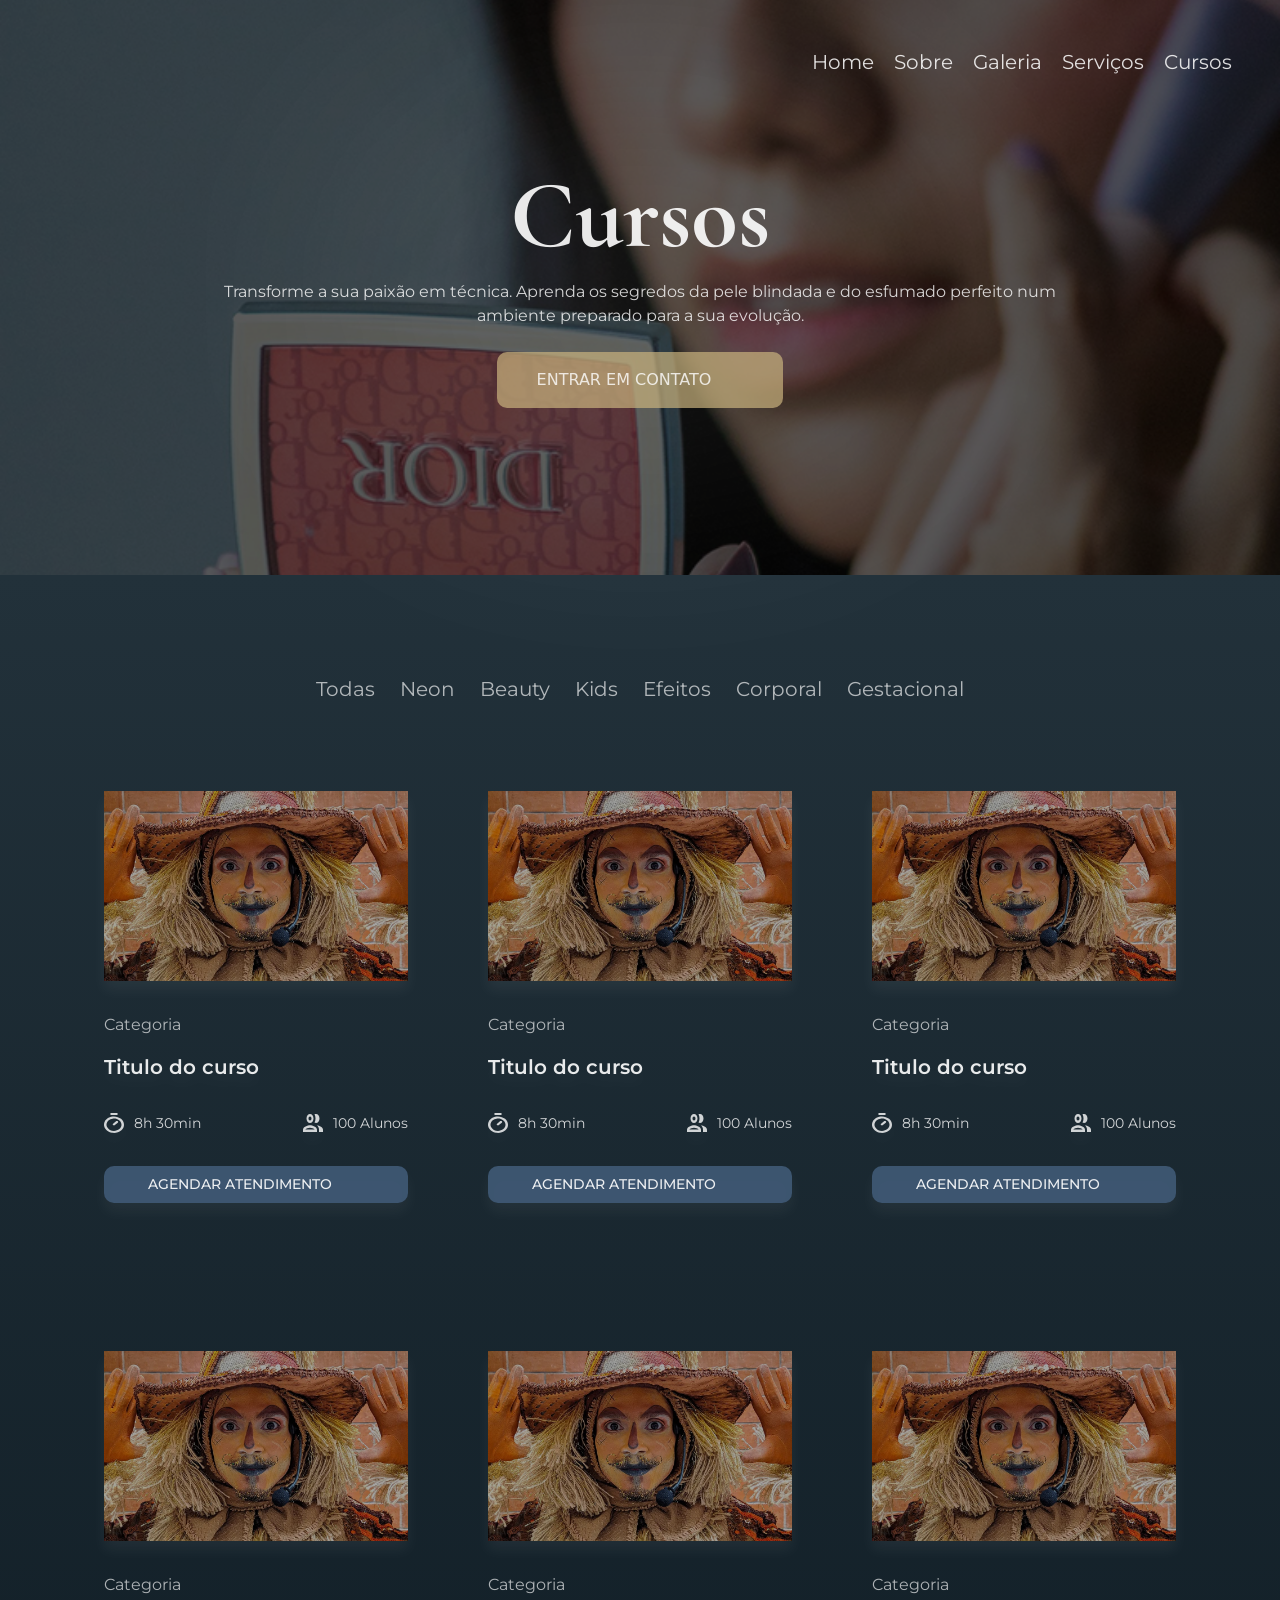
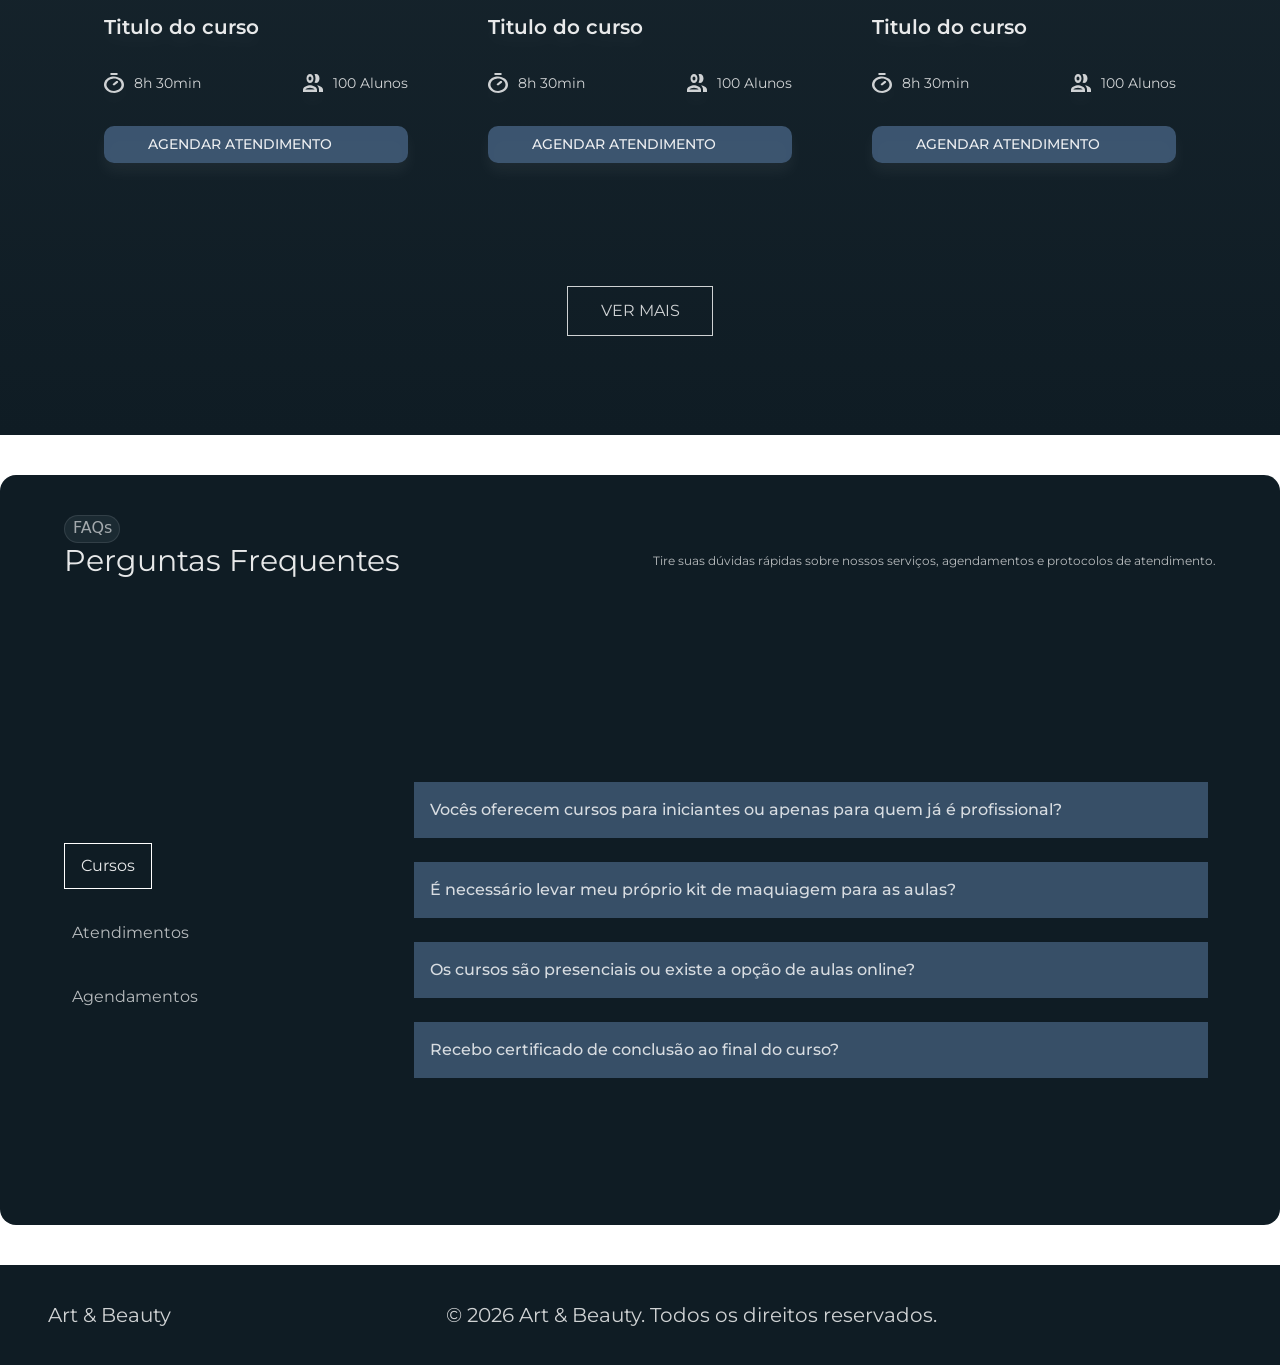
==== commit 33105c0e: "js das paginas pronto" ====
--- a/flavia-rob-makeups/cursos.html
+++ b/flavia-rob-makeups/cursos.html
@@ -47,7 +47,7 @@
     </header>
 
     <!-- hero -->
-    <section class="relative w-full h-[575px] bg-curso bg-center bg-cover flex justify-center items-center">
+    <section id="hero" class="relative w-full h-[575px] bg-curso bg-center bg-cover flex justify-center items-center">
         <div class="absolute inset-0 bg-black/65"></div>
         <div class="absolute top-50% left-50% w-[600px] h-[400px] rounded-full bg-white/8 blur-[120px] z-0 pointer-events-none"></div>
 
@@ -116,11 +116,12 @@
                         </div>
 
                         <!-- botão -->
-                        <a class="w-full h-fit bg-tertiary/90 hover:bg-tertiary py-2 rounded-[10px] text-[14px] text-white/90 hover:text-white tracking-[5%] text-center font-body font-medium hover:scale-105 cursor-pointer transition"
-                            href="https://wa.me/5521991245322"
-                            target="_blank"
-                            rel="noopener noreferrer">
-                            AGENDAR ATENDIMENTO
+                        <a class="flex items-center justify-center gap-4 w-full h-fit bg-tertiary/90 hover:bg-tertiary py-2 rounded-[10px] text-[14px] text-white/90 hover:text-white tracking-[5%] text-center font-body font-medium hover:scale-105 cursor-pointer transition"
+                            href="https://wa.me/5521991245322"
+                            target="_blank"
+                            rel="noopener noreferrer">
+                            AGENDAR ATENDIMENTO
+                            <img class="w-4 h-4" src="./assets/images/zap.svg" alt="">
                         </a>
                     </div>
                 </div>
@@ -155,11 +156,12 @@
                         </div>
 
                         <!-- botão -->
-                        <a class="w-full h-fit bg-tertiary/90 hover:bg-tertiary py-2 rounded-[10px] text-[14px] text-white/90 hover:text-white tracking-[5%] text-center font-body font-medium hover:scale-105 cursor-pointer transition"
-                            href="https://wa.me/5521991245322"
-                            target="_blank"
-                            rel="noopener noreferrer">
-                            AGENDAR ATENDIMENTO
+                        <a class="flex justify-center items-center gap-4 w-full h-fit bg-tertiary/90 hover:bg-tertiary py-2 rounded-[10px] text-[14px] text-white/90 hover:text-white tracking-[5%] text-center font-body font-medium hover:scale-105 cursor-pointer transition"
+                            href="https://wa.me/5521991245322"
+                            target="_blank"
+                            rel="noopener noreferrer">
+                            AGENDAR ATENDIMENTO
+                            <img class="w-4 h-4" src="./assets/images/zap.svg" alt="">
                         </a>
                     </div>
                 </div>
@@ -194,11 +196,12 @@
                         </div>
 
                         <!-- botão -->
-                        <a class="w-full h-fit bg-tertiary/90 hover:bg-tertiary py-2 rounded-[10px] text-[14px] text-white/90 hover:text-white tracking-[5%] text-center font-body font-medium hover:scale-105 cursor-pointer transition"
-                            href="https://wa.me/5521991245322"
-                            target="_blank"
-                            rel="noopener noreferrer">
-                            AGENDAR ATENDIMENTO
+                        <a class="flex justify-center items-center gap-4 w-full h-fit bg-tertiary/90 hover:bg-tertiary py-2 rounded-[10px] text-[14px] text-white/90 hover:text-white tracking-[5%] text-center font-body font-medium hover:scale-105 cursor-pointer transition"
+                            href="https://wa.me/5521991245322"
+                            target="_blank"
+                            rel="noopener noreferrer">
+                            AGENDAR ATENDIMENTO
+                            <img class="w-4 h-4" src="./assets/images/zap.svg" alt="">
                         </a>
                     </div>
                 </div>
@@ -233,11 +236,12 @@
                         </div>
 
                         <!-- botão -->
-                        <a class="w-full h-fit bg-tertiary/90 hover:bg-tertiary py-2 rounded-[10px] text-[14px] text-white/90 hover:text-white tracking-[5%] text-center font-body font-medium hover:scale-105 cursor-pointer transition"
-                            href="https://wa.me/5521991245322"
-                            target="_blank"
-                            rel="noopener noreferrer">
-                            AGENDAR ATENDIMENTO
+                        <a class="flex justify-center items-center gap-4 w-full h-fit bg-tertiary/90 hover:bg-tertiary py-2 rounded-[10px] text-[14px] text-white/90 hover:text-white tracking-[5%] text-center font-body font-medium hover:scale-105 cursor-pointer transition"
+                            href="https://wa.me/5521991245322"
+                            target="_blank"
+                            rel="noopener noreferrer">
+                            AGENDAR ATENDIMENTO
+                            <img class="w-4 h-4" src="./assets/images/zap.svg" alt="">
                         </a>
                     </div>
                 </div>
@@ -272,11 +276,12 @@
                         </div>
 
                         <!-- botão -->
-                        <a class="w-full h-fit bg-tertiary/90 hover:bg-tertiary py-2 rounded-[10px] text-[14px] text-white/90 hover:text-white tracking-[5%] text-center font-body font-medium hover:scale-105 cursor-pointer transition"
-                            href="https://wa.me/5521991245322"
-                            target="_blank"
-                            rel="noopener noreferrer">
-                            AGENDAR ATENDIMENTO
+                        <a class="flex justify-center items-center gap-4 w-full h-fit bg-tertiary/90 hover:bg-tertiary py-2 rounded-[10px] text-[14px] text-white/90 hover:text-white tracking-[5%] text-center font-body font-medium hover:scale-105 cursor-pointer transition"
+                            href="https://wa.me/5521991245322"
+                            target="_blank"
+                            rel="noopener noreferrer">
+                            AGENDAR ATENDIMENTO
+                            <img class="w-4 h-4" src="./assets/images/zap.svg" alt="">
                         </a>
                     </div>
                 </div>
@@ -311,11 +316,12 @@
                         </div>
 
                         <!-- botão -->
-                        <a class="w-full h-fit bg-tertiary/90 hover:bg-tertiary py-2 rounded-[10px] text-[14px] text-white/90 hover:text-white tracking-[5%] text-center font-body font-medium hover:scale-105 cursor-pointer transition"
-                            href="https://wa.me/5521991245322"
-                            target="_blank"
-                            rel="noopener noreferrer">
-                            AGENDAR ATENDIMENTO
+                        <a class="flex justify-center items-center gap-4 w-full h-fit bg-tertiary/90 hover:bg-tertiary py-2 rounded-[10px] text-[14px] text-white/90 hover:text-white tracking-[5%] text-center font-body font-medium hover:scale-105 cursor-pointer transition"
+                            href="https://wa.me/5521991245322"
+                            target="_blank"
+                            rel="noopener noreferrer">
+                            AGENDAR ATENDIMENTO
+                            <img class="w-4 h-4" src="./assets/images/zap.svg" alt="">
                         </a>
                     </div>
                 </div>
@@ -330,37 +336,57 @@
 
     </section>
 
-    <!--Faqs-->
+   <!--Faqs-->
    <section class="bg-maquiagem w-full h-[830px] bg-start bg-cover flex justify-center items-center overflow-hidden">
 
-        <div class="flex flex-col gap-24 bg-primary w-[1312px] h-[620px] rounded-2xl px-16 py-10">
+        <div class="flex flex-col gap-24 bg-primary w-[1312px] h-[750px] rounded-2xl px-16 py-10">
                 <div class="flex flex-col w-full h-fit">
                     <p class="bg-secondary/70 px-2 rounded-full text-body text-white/60 border border-white/10 tracking-[6%] w-14 h-7">FAQs</p>
                     <div class="flex justify-between items-center w-full">
                         <p class="font-body text-white/90 text-3xl tracking-[9%]">Perguntas Frequentes</p>
-                        <p class="font-body text-white/70 text-xs tracking-[9%]">pequena descrição do faqpequena descrição do faq</p>
-                    </div>
-                </div>
-
-                <div class="flex justify-center items-center gap-[200px] w-full h-fit">
-                    <ul class="font-body text-white/70 text-base h-fit gap-6">
-                        <li class="transition hover:text-white/90 w-fit px-2 tracking-[9%] cursor-pointer p-2">Serviços</p>
-                        <li class="transition hover:text-white/90 w-fit px-2 tracking-[9%] cursor-pointer p-2">Atendimentos</p>
-                        <li class="transition hover:text-white/90 w-fit px-2 tracking-[9%] cursor-pointer p-2">Agendamentos</p>
+                        <p class="font-body text-white/70 text-xs tracking-[9%]">Tire suas dúvidas rápidas sobre nossos serviços, agendamentos e protocolos de atendimento.</p>
+                    </div>
+                </div>
+
+                <div class="flex justify-center items-center gap-[200px] w-full h-full">
+                    <ul class="flex flex-col justify-center font-body text-white/70 text-base h-full gap-6">
+                        <li data-categoria="cursos" class="btn-filtro btn-ativo transition w-fit tracking-[9%] border border-white px-4 py-2.5 text-white/90"><button type="button" class="cursor-pointer hover:text-white/90">Cursos</button></li>
+                        <li data-categoria="atendimentos" class="btn-filtro transition w-fit px-2 tracking-[9%] p-2"><button class="cursor-pointer hover:text-white/90">Atendimentos</button></li>
+                        <li data-categoria="agendamentos" class="btn-filtro transition w-fit px-2 tracking-[9%] p-2"><button class="cursor-pointer hover:text-white/90">Agendamentos</button></li>
                     </ul>
 
-                    <ul class="flex flex-col font-body text-white/80 text-xl w-full h-full gap-2 tracking-[10%]">
-                        <li class="flex justify-between p-2 bg-tertiary/70 transition cursor-pointer">Resposta especifica do botão selecionado! <span>+</span></li>
-                        <li class="flex justify-between p-2 bg-tertiary/70 transition cursor-pointer">Resposta especifica do botão selecionado! <span>+</span></li>
-                        <li class="flex justify-between p-2 bg-tertiary/70 transition cursor-pointer">Resposta especifica do botão selecionado! <span>+</span></li>
-                        <li class="flex justify-between p-2 bg-tertiary/70 transition cursor-pointer">Resposta especifica do botão selecionado! <span>+</span></li>
+                    <ul class="flex flex-col justify-center font-body text-white/80 text-[16px] w-full h-full gap-2 tracking-[10%]">
+                        <li class="flex justify-between p-2 transition cursor-pointer">
+                            <details name="faq-curso" class="linha group bg-tertiary/40 overflow-hidden transition-all duration-300 w-full">
+                                <summary class="pergunta flex items-center justify-between p-4 bg-tertiary/70 cursor-pointer transition-colors hover:bg-tertiary/80 group-open:bg-tertiary font-medium">Vocês oferecem cursos para iniciantes ou apenas para quem já é profissional?</summary>
+                                <p class="resposta p-4 text-white/70 leading-relaxed">Oferecemos ambas as opções! Temos o curso de Automaquiagem, ideal para quem deseja aprender a se maquiar para o dia a dia, e os cursos de Aperfeiçoamento Profissional, focados em técnicas avançadas de Maquiagem Social e Artística para quem já atua ou deseja entrar no mercado.</p>
+                            </details>
+                        </li>
+                        <li class="flex justify-between p-2 transition cursor-pointer">
+                            <details name="faq-curso" class="linha group bg-tertiary/40 overflow-hidden transition-all duration-300 w-full">
+                                <summary class="pergunta flex items-center justify-between p-4 bg-tertiary/70 cursor-pointer transition-colors hover:bg-tertiary/80 group-open:bg-tertiary font-medium">É necessário levar meu próprio kit de maquiagem para as aulas?</summary>
+                                <p class="resposta p-4 text-white/70 leading-relaxed">Para os cursos profissionais, recomendamos que o aluno traga seu kit básico para praticar com os produtos que já possui. No entanto, disponibilizamos todos os materiais de uso específico (como tintas artísticas, próteses e selantes profissionais) para uso durante as aulas práticas no estúdio.</p>
+                            </details>
+                        </li>
+                        <li class="flex justify-between p-2 transition cursor-pointer">
+                            <details name="faq-curso" class="linha group bg-tertiary/40 overflow-hidden transition-all duration-300 w-full">
+                                <summary class="pergunta flex items-center justify-between p-4 bg-tertiary/70 cursor-pointer transition-colors hover:bg-tertiary/80 group-open:bg-tertiary font-medium">Os cursos são presenciais ou existe a opção de aulas online?</summary>
+                                <p class="resposta p-4 text-white/70 leading-relaxed">Atualmente, nossos cursos são exclusivamente presenciais. Acreditamos que, na maquiagem, o acompanhamento detalhado de cada traço e a percepção real das texturas são fundamentais para um aprendizado de alta qualidade, algo que o contato direto facilita muito.</p>
+                            </details>
+                        </li>
+                        <li class="flex justify-between p-2 transition cursor-pointer">
+                            <details name="faq-curso" class="linha group bg-tertiary/40 overflow-hidden transition-all duration-300 w-full">
+                                <summary class="pergunta flex items-center justify-between p-4 bg-tertiary/70 cursor-pointer transition-colors hover:bg-tertiary/80 group-open:bg-tertiary font-medium">Recebo certificado de conclusão ao final do curso?</summary>
+                                <p class="resposta p-4 text-white/70 leading-relaxed">Sim! Todos os nossos módulos (VIP ou em turma) conferem um certificado de conclusão assinado. O documento detalha a carga horária e as técnicas específicas aprendidas, sendo um excelente diferencial para o seu portfólio e currículo profissional.</p>
+                            </details>
+                        </li>
                     </ul>
                 </div>
         </div>
 
    </section>
 
-    <footer class="flex justify-between items-center bg-primary border-t border-solid border-btn/5 w-full h-[100px] px-12">
+    <footer class="flex justify-between items-center bg-primary w-full h-[100px] px-12">
         <a href="#hero" class="font-body text-white/80 text-xl max-md:text-base max-sm:text-xs text-center tracking-[3%] cursor-pointer max-sm:hidden">Art & Beauty</a>
         <p class="font-body text-white/80 text-xl max-md:text-base max-sm:text-xs text-center tracking-[3%]">© 2026 Art & Beauty. Todos os direitos reservados.</p>
 
@@ -374,5 +400,9 @@
         </div>
     </footer>
 
+    <script src="./assets/js/faq.js"></script>
+    <script src="./assets/js/galleryHeader.js"></script>
+
+
 </body>
 </html>
